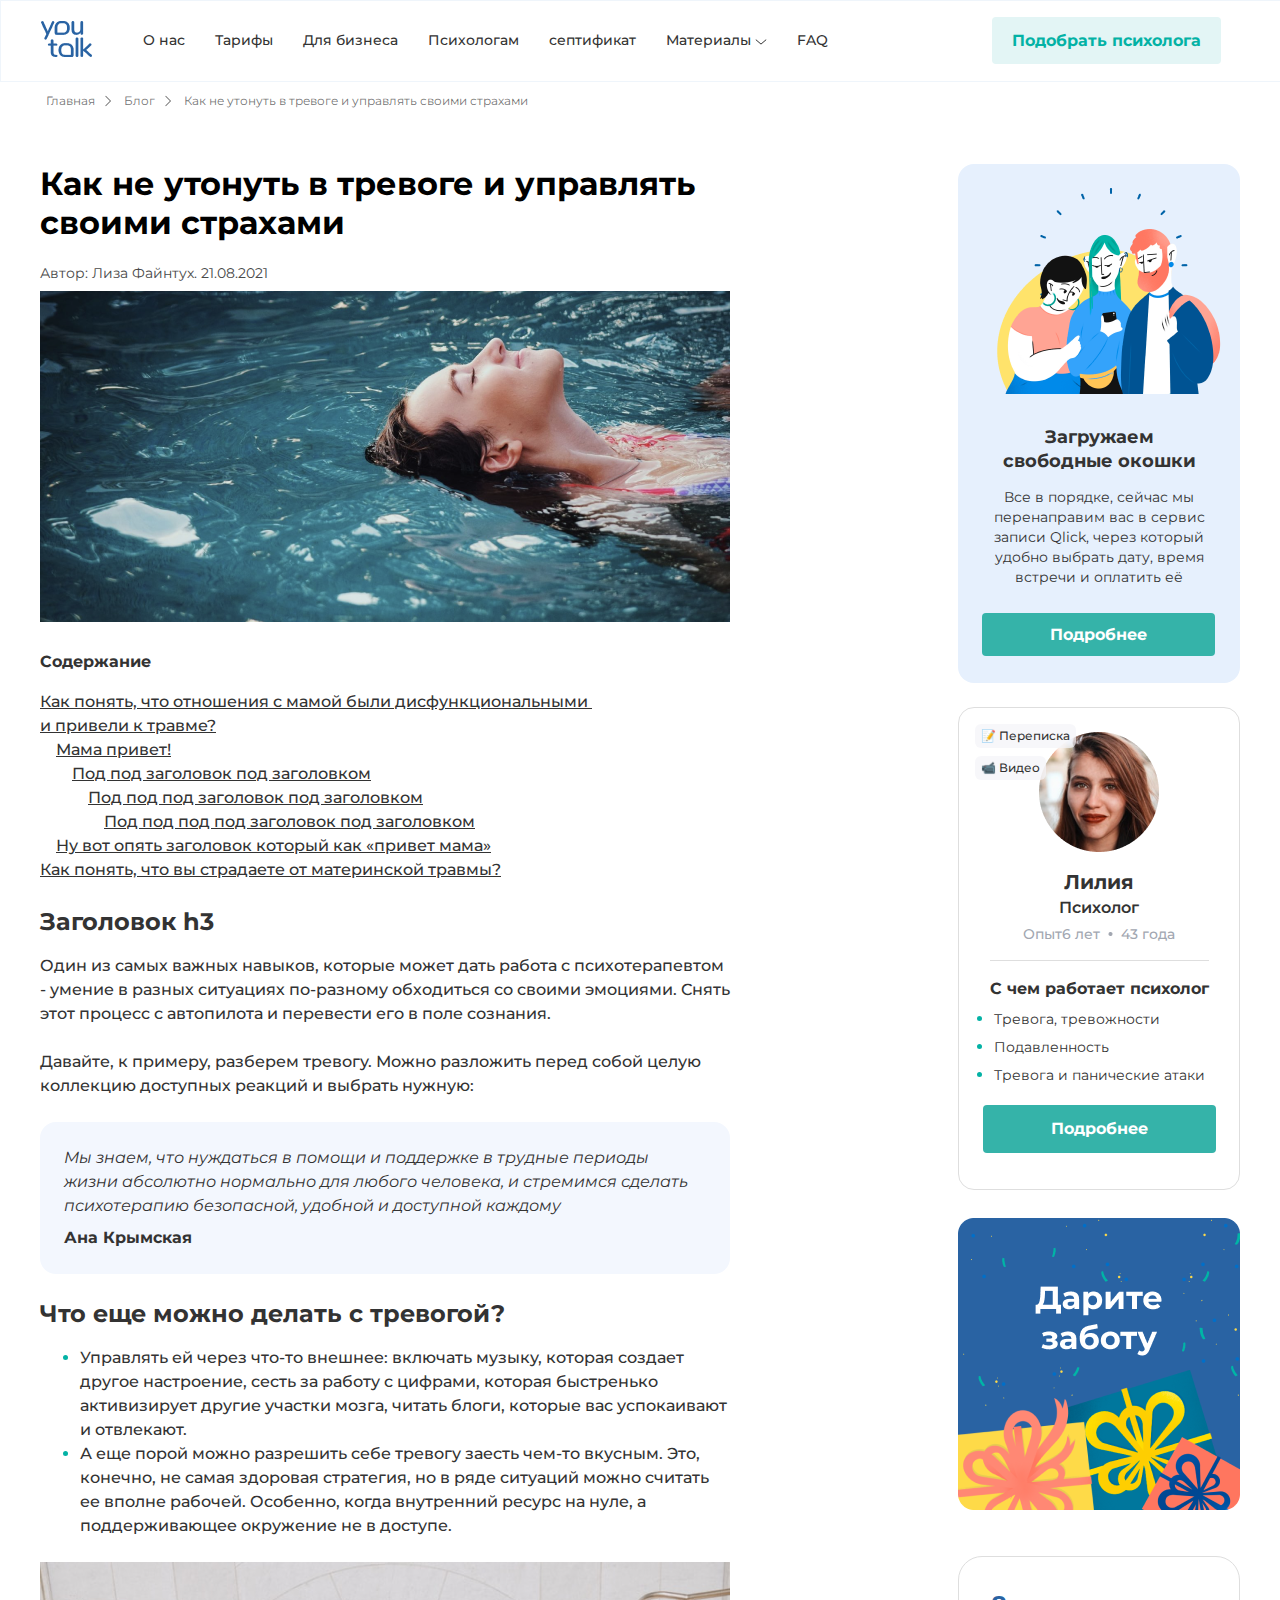
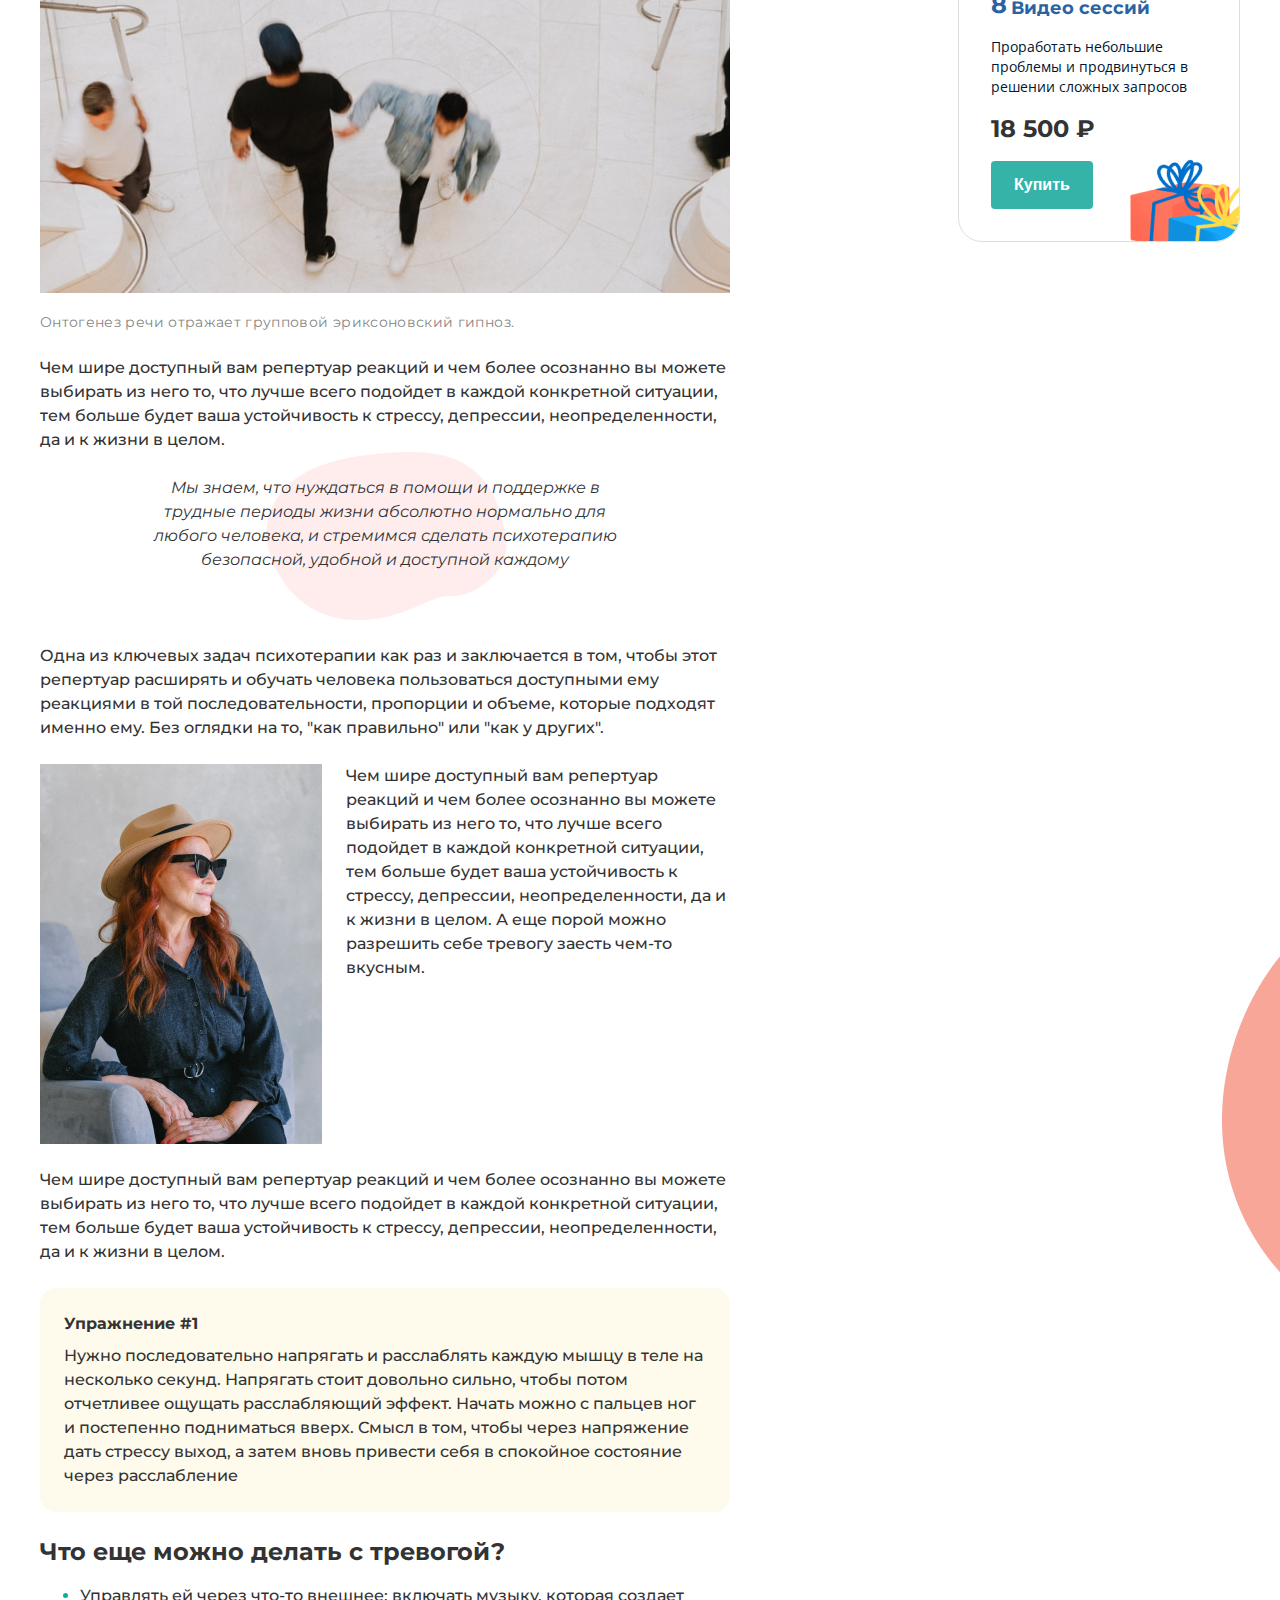
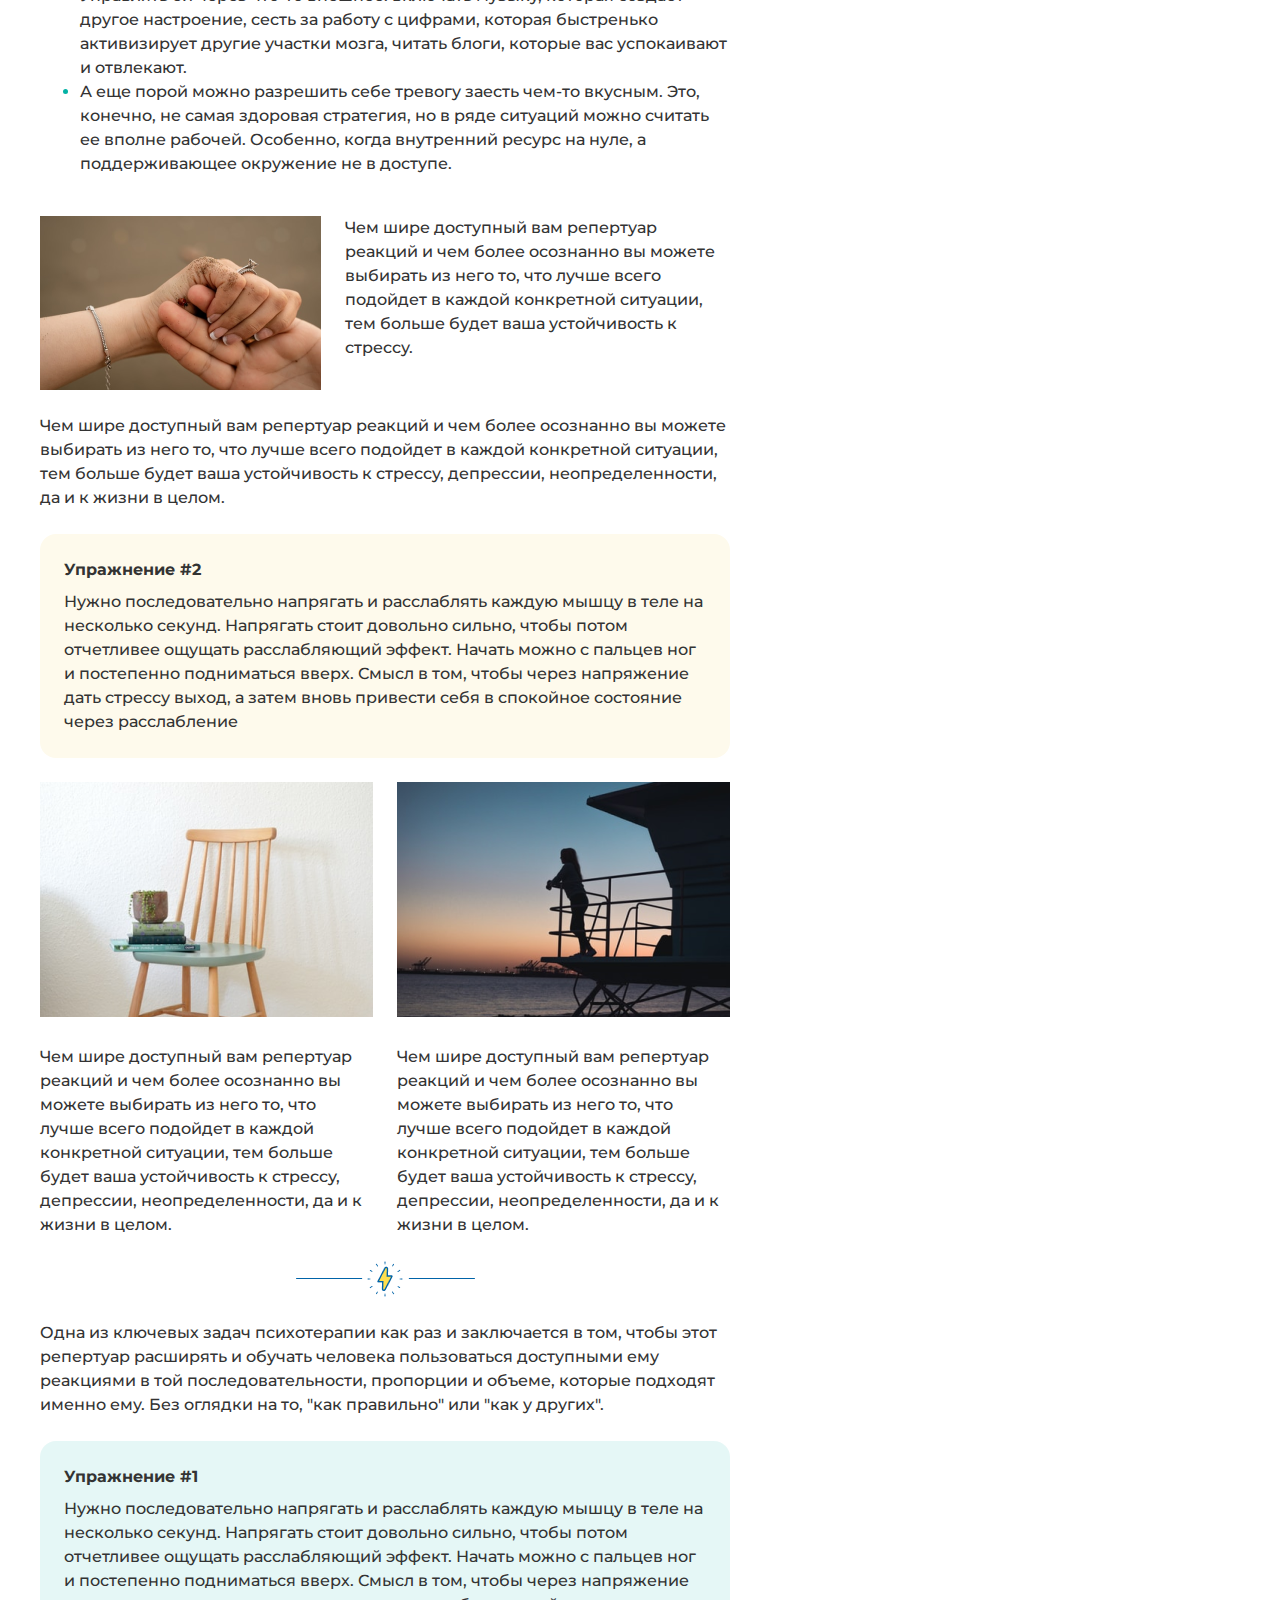
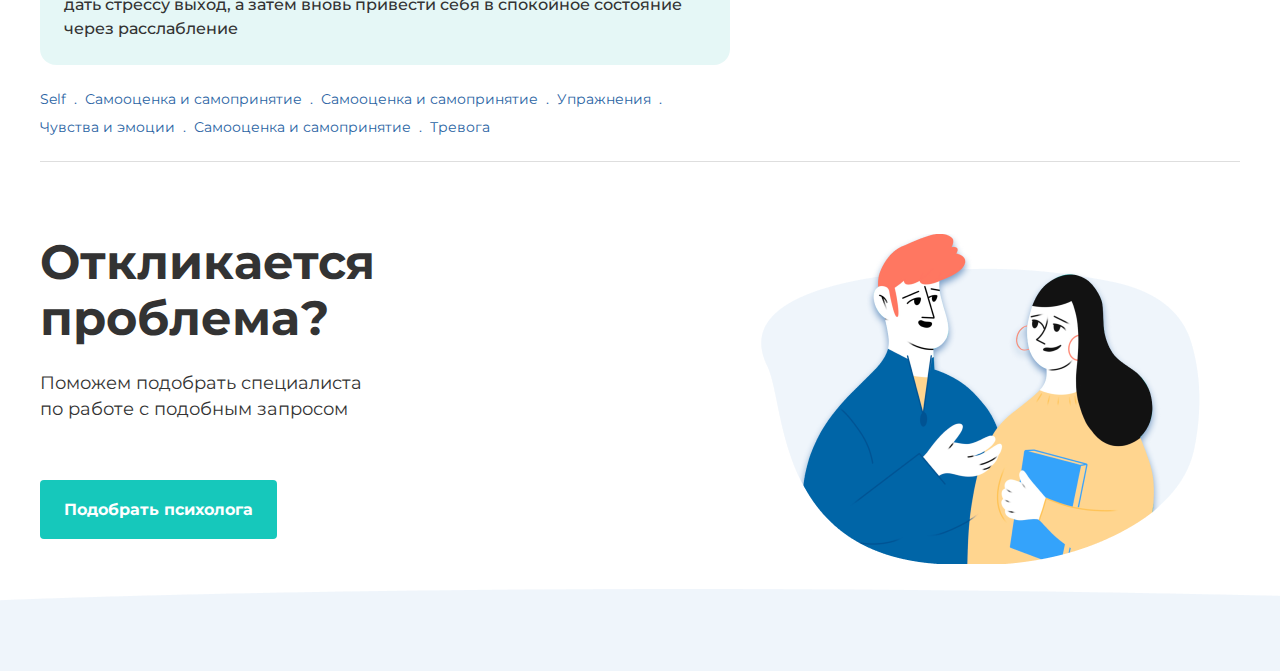
==== article/article1.html @ 2c1c8301 "Skill_youtalk_blog" ====
<!DOCTYPE html>
<html lang="ru">
<head>
    <meta charset="UTF-8">
    <meta http-equiv="X-UA-Compatible" content="IE=edge">
    <meta name="viewport" content="width=device-width, initial-scale=1.0">
    <title>Как не утонуть в тревоге и управлять своими страхами</title>
    <link rel="stylesheet" href="../css/article.css">
    <link rel="preconnect" href="https://fonts.googleapis.com">
    <link rel="preconnect" href="https://fonts.gstatic.com" crossorigin>
    <link href="https://fonts.googleapis.com/css2?family=Montserrat:wght@400;500;600;700&display=swap" rel="stylesheet">
    <link href="https://fonts.googleapis.com/css2?family=Montserrat:ital@1&display=swap" rel="stylesheet">
    <link rel="preconnect" href="https://fonts.googleapis.com">
    <link rel="preconnect" href="https://fonts.gstatic.com" crossorigin>
    <link href="https://fonts.googleapis.com/css2?family=Open+Sans&display=swap" rel="stylesheet">
</head>
<body>
<header>
    <div class="wrapper">
        <div class="head_menu">
            <div class="emblem">
                <a href="#">
                    <img src="../img/emblem/you_talk.png" alt="emblem you talk">
                </a>
            </div>
            <nav>
                <div class="menu">
                    <a href="#">О нас</a>
                    <a href="#">Тарифы</a>
                    <a href="#">Для бизнеса</a>
                    <a href="#">Психологам</a>
                    <a href="#">септификат</a>
                    <a href="#">Материалы <img src="../img/arrow/down.svg" alt="arrow down"></a>
                    <a href="#">FAQ</a>
                </div>
            </nav>
            <div class="button_head">
                <a href="#">Подобрать психолога</a>
            </div>
        </div>
    </div>

</header>
<main>
    <div class="wrapper">
        <article>
            <div class="way">
                <a href="#" class="way_blog">Главная</a>
                <img src="../img/arrow/right.png" alt="arrow right">
                <a href="../index.html" class="way_blog">Блог</a>
                <img src="../img/arrow/right.png" alt="arrow right">
                <p class="way_blog">Как не утонуть в тревоге и управлять своими страхами</p>
            </div>
            <h1>Как не утонуть в тревоге и управлять своими страхами</h1>
            <p class="author">Автор: Лиза Файнтух. 21.08.2021</p>
            <div class="block">
            <img src="../img/article/main_foto/1.png" alt="photo of a girl in the water" class="foto">
            </div>
            <div class="block">
                <h5>Содержание</h5>
                <ul class="content">
                    <li><a href="#">Как понять, что отношения с мамой были дисфункциональными <br>и привели к травме?</a></li>
                    <li>    <a href="#">Мама привет!</a></li>
                    <li>        <a href="#">Под под заголовок под заголовком</a></li>
                    <li>            <a href="#">Под под под заголовок под заголовком</a></li>
                    <li>                <a href="#">Под под под под заголовок под заголовком</a></li>
                    <li>    <a href="#">Ну вот опять заголовок который как «привет мама»</a></li>
                    <li><a href="#">Как понять, что вы страдаете от материнской травмы?</a></li>
                </ul>
            </div>
            <div class="block">
                <h3>Заголовок h3</h3>
                <p>Один из самых важных навыков, которые может дать работа с психотерапевтом - умение в разных ситуациях по-разному обходиться со своими эмоциями.  Снять этот процесс с автопилота и перевести его в поле сознания.<br><br>

                    Давайте, к примеру, разберем тревогу. Можно разложить перед собой целую коллекцию доступных реакций и выбрать нужную:</p>
            </div>
            <div class="cit">
                <p>Мы знаем, что нуждаться в помощи и поддержке в трудные периоды жизни абсолютно нормально для любого человека, и стремимся сделать психотерапию безопасной, удобной и доступной каждому</p>
                <h5>Ана Крымская</h5>
            </div>
            <div class="block">
                <h3>Что еще можно делать с тревогой?</h3>
                <ul>
                    <li><span>Управлять ей через что-то внешнее: включать музыку, которая создает другое настроение, сесть за работу с цифрами, которая быстренько активизирует другие участки мозга, читать блоги, которые вас успокаивают и отвлекают.</span></li>
                    <li><span>А еще порой можно разрешить себе тревогу заесть чем-то вкусным. Это, конечно, не самая здоровая стратегия, но в ряде ситуаций можно считать ее вполне рабочей. Особенно, когда внутренний ресурс на нуле, а поддерживающее окружение не в доступе.</span></li>
                </ul>
            </div>
            <div class="foto block">
            <img src="../img/article/main_foto/2.png" alt="photo from the top on walking people">
                <p>Онтогенез речи отражает групповой эриксоновский гипноз.</p>
            </div>
            <div class="block last">
                <p>Чем шире доступный вам репертуар реакций и чем более осознанно вы можете выбирать из него то, что лучше всего подойдет в каждой конкретной ситуации, тем больше будет ваша устойчивость к стрессу, депрессии, неопределенности, да и к жизни в целом.</p>
                <div class="last_cit">
                    <p>Мы знаем, что нуждаться в помощи и поддержке в трудные периоды жизни абсолютно нормально для любого человека, и стремимся сделать психотерапию безопасной, удобной и доступной каждому</p>
                    <img src="../img/article/fon/pink.png" alt="background pink" class="fon">
                </div>
                <p class="only_text">Одна из ключевых задач психотерапии как раз и заключается в том, чтобы этот репертуар расширять и обучать человека пользоваться доступными ему реакциями в той последовательности, пропорции и объеме, которые подходят именно ему. Без оглядки на то, "как правильно" или "как у других".</p>
                <div class="block colums">
                    <img src="../img/article/main_foto/3.png" alt="photo of a woman in a hat and glasses">
                    <p>Чем шире доступный вам репертуар реакций и чем более осознанно вы можете выбирать из него то, что лучше всего подойдет в каждой конкретной ситуации, тем больше будет ваша устойчивость к стрессу, депрессии, неопределенности, да и к жизни в целом.
                        А еще порой можно разрешить себе тревогу заесть чем-то вкусным. </p>
                </div>
                <p class="only_text">Чем шире доступный вам репертуар реакций и чем более осознанно вы можете выбирать из него то, что лучше всего подойдет в каждой конкретной ситуации, тем больше будет ваша устойчивость к стрессу, депрессии, неопределенности, да и к жизни в целом.</p>
                <div class="block rose">
                    <h5>Упражнение #1</h5>
                    <p>Нужно последовательно напрягать и расслаблять каждую мышцу в теле на несколько секунд. Напрягать стоит довольно сильно, чтобы потом отчетливее ощущать расслабляющий эффект. Начать можно с пальцев ног и постепенно подниматься вверх. Смысл в том, чтобы через напряжение дать стрессу выход, а затем вновь привести себя в спокойное состояние через расслабление</p>
                </div>
                <div class="block">
                    <h3>Что еще можно делать с тревогой?</h3>
                    <ul>
                        <li><span>Управлять ей через что-то внешнее: включать музыку, которая создает другое настроение, сесть за работу с цифрами, которая быстренько активизирует другие участки мозга, читать блоги, которые вас успокаивают и отвлекают.</span></li>
                        <li><span>А еще порой можно разрешить себе тревогу заесть чем-то вкусным. Это, конечно, не самая здоровая стратегия, но в ряде ситуаций можно считать ее вполне рабочей. Особенно, когда внутренний ресурс на нуле, а поддерживающее окружение не в доступе.</span></li>
                    </ul>
                </div>
                <div class="block colums">
                    <img src="../img/article/main_foto/4.png" alt="two hands holding each other">
                    <p>Чем шире доступный вам репертуар реакций и чем более осознанно вы можете выбирать из него то, что лучше всего подойдет в каждой конкретной ситуации, тем больше будет ваша устойчивость к стрессу.</p>
                </div>
                <p class="only_text">Чем шире доступный вам репертуар реакций и чем более осознанно вы можете выбирать из него то, что лучше всего подойдет в каждой конкретной ситуации, тем больше будет ваша устойчивость к стрессу, депрессии, неопределенности, да и к жизни в целом.</p>
                <div class="block rose">
                    <h5>Упражнение #2</h5>
                    <p>Нужно последовательно напрягать и расслаблять каждую мышцу в теле на несколько секунд. Напрягать стоит довольно сильно, чтобы потом отчетливее ощущать расслабляющий эффект. Начать можно с пальцев ног и постепенно подниматься вверх. Смысл в том, чтобы через напряжение дать стрессу выход, а затем вновь привести себя в спокойное состояние через расслабление</p>
                </div>
                <div class="colum2">
                    <div class="colums2_1">
                        <img src="../img/article/main_foto/5.png" alt="chair">
                        <p>Чем шире доступный вам репертуар реакций и чем более осознанно вы можете выбирать из него то, что лучше всего подойдет в каждой конкретной ситуации, тем больше будет ваша устойчивость к стрессу, депрессии, неопределенности, да и к жизни в целом.</p>
                    </div>
                    <div class="colums2_1">
                        <img src="../img/article/main_foto/6.png" alt="landscape">
                        <p>Чем шире доступный вам репертуар реакций и чем более осознанно вы можете выбирать из него то, что лучше всего подойдет в каждой конкретной ситуации, тем больше будет ваша устойчивость к стрессу, депрессии, неопределенности, да и к жизни в целом.</p>
                    </div>
                </div>
                <img src="../img/article/fon/lightning.png" alt="separation" id="separ">
                <p class="only_text">Одна из ключевых задач психотерапии как раз и заключается в том, чтобы этот репертуар расширять и обучать человека пользоваться доступными ему реакциями в той последовательности, пропорции и объеме, которые подходят именно ему. Без оглядки на то, "как правильно" или "как у других".</p>
                <div class="block grey">
                    <h5>Упражнение #1</h5>
                    <p>Нужно последовательно напрягать и расслаблять каждую мышцу в теле на несколько секунд. Напрягать стоит довольно сильно, чтобы потом отчетливее ощущать расслабляющий эффект. Начать можно с пальцев ног и постепенно подниматься вверх. Смысл в том, чтобы через напряжение дать стрессу выход, а затем вновь привести себя в спокойное состояние через расслабление</p>
                </div>
                <ul class="navig">
                    <li><a href="#">Self</a>.</li>
                    <li><a href="#">Самооценка и самопринятие</a>.</li>
                    <li><a href="#">Самооценка и самопринятие</a>.</li>
                    <li><a href="#">Упражнения</a>.</li>
                    <li><a href="#">Чувства и эмоции</a>.</li>
                    <li><a href="#">Самооценка и самопринятие</a>.</li>
                    <li><a href="#">Тревога</a></li>
                </ul>
            </div>
        </article>
        <aside>
            <div class="block_s1" >
                <div class="text_s">
                    <img src="../img/article/fon/people_s.png" alt="picture of people">
                    <p>Загружаем<br> свободные окошки</p>
                    <p>Все в порядке, сейчас мы перенаправим вас в сервис записи Qlick, через который удобно выбрать дату,  время встречи и оплатить её</p>
                    <a href="#" class="detailed">Подробнее</a>
                </div>
            </div>
            <div class="block_s2">
                <a href="#">📝️️ Переписка</a>
                <a href="#">📹️️ Видео</a>
                <img src="../img/article/foto/1.png" alt="photo of a psychologist">
                <p>Лилия</p>
                <p>Психолог</p>
                <div id="experience">
                    <p>Опыт6 лет</p>
                    <img src="../img/emblem/ellipse.png" alt="ellipse">
                    <p>43 года</p>
                </div>
                <h5>С чем работает психолог</h5>
                <ul>
                    <li><span>Тревога, тревожности</span></li>
                    <li><span>Подавленность</span></li>
                    <li><span>Тревога и панические атаки</span></li>
                </ul>
                    <a href="#" class="detailed">Подробнее</a>
            </div>
            <div class="block_s3">
                <img src="../img/article/fon/gift.png" alt="gift">
            </div>
            <div class="block_s4">

                <div class="hea">
                    <h3>8</h3>
                    <h4>Видео сессий</h4>
                </div>
                <p>Проработать небольшие проблемы и продвинуться в решении сложных запросов</p>
                <p>18 500 ₽ </p>
                <button>Купить</button>

            </div>
        </aside>
    </div>
    <img src="../img/article/fon/pink2.png" alt="orang dekor" id="orange2">
</main>
<footer>
    <img src="../img/article/fon/pink3.png" alt="orange figure" id="orange3">
    <div class="wrapper">
        <div class="foot">
            <h1>Откликается
                проблема?</h1>
            <p>Поможем подобрать специалиста по работе с подобным запросом</p>
            <div>
            <a href="#" class="fott_butt">Подобрать психолога</a>
            </div>
        </div>
        <img src="../img/article/fon/people_f.png" alt="communication between women and men">
    </div>
    <img src="../img/article/fon/footer_grad.png" alt="liner gradient" id="grad">

</footer>
</body>
</html>
---- css/article.css ----
body {
    margin: 0;
    font-family: 'Montserrat', sans-serif;
    font-style: normal;
}
/* header */
header {
    border: 1px solid #EFF5FB;
    background: #FFFFFF;
    margin-bottom: 16px;
    position: fixed;
    top: 0;
    width: 100%;
    z-index: 1;
}
.wrapper {
    display: flex;
    justify-content: space-between;
    max-width: 1200px;
    margin: 0 auto;
}
.head_menu {
    display: flex;
    flex-wrap: wrap;
    align-items: center;
    padding: 20px 0;
}
.menu a {
    margin-left: 0;
    margin-right: 30px;

    font-weight: 500;
    font-size: 14px;
    line-height: 114%;
    color: #333333;

    text-decoration: none;
}
.menu a:hover, .menu a:focus, .menu a:active {
    opacity: 70%;
}
.menu a:last-child {
    margin-right: 164px;
}
.emblem {
    margin-right: 51px;
}
.menu {
    display: flex;
    flex-wrap: wrap;
}
.button_head a {
    font-weight: 700;
    font-size: 16px;
    line-height: 20px;
    color: #03B2A5;

    padding: 14px 20px;
    background: #E3F5F5;
    border-radius: 4px;
    text-decoration: none;
}
.button_head a:hover, .button_head a:focus, .button_head a:active {
    color: #333333;
    background: #2963A3;
}
/* header */
main {
    position: relative;
}
#orange2 {
    position: absolute;
    top: 2480px;
    left: 1222px;
    z-index: -1;
}
article {
    max-width: 690px;
}
aside {
    max-width: 282px;
}
.way {
    display: flex;
    align-items: center;
    margin-left: 6px;
    margin-top: 92px;
    margin-bottom: 54px;

}
.way_blog {
    margin: 0;
    text-decoration: none;

    font-weight: 400;
    font-size: 12px;
    line-height: 18px;
    color: rgba(51, 51, 51, 0.7);

}
.way img {
    margin-left: 10px;
    margin-right: 13px;
}
.main_wrapper h1 {
    margin: 0;
    font-weight: 700;
    font-size: 48px;
    line-height: 56px;
    color: #333333;
}
.author {
    margin: 16px 0 8px 0;
    font-weight: 400;
    font-size: 14px;
    line-height: 20px;

    color: #494949;
}
.block {
margin-bottom: 24px;
}
.block li {
    color: #03B2A5;;
}
.block li span {
    font-weight: 500;
    font-size: 16px;
    line-height: 24px;

    color: #333333;
}
.block h5 {
    margin: 0 0 16px 0;
     font-weight: 700;
     font-size: 16px;
     line-height: 24px;

     color: #333333;
}
.block a {
    margin-bottom: 8px;
    font-weight: 500;
    font-size: 16px;
    line-height: 24px;

    color: #333333;
}
.block p {
    margin: 0;
}
.content {
    padding: 0;
}
.content li {
    white-space: pre;
    list-style-type: none;
}
.block h3 {
    margin: 0 0 16px 0;
    font-weight: 700;
    font-size: 24px;
    line-height: 32px;

    color: #333333;
}
.block p {
    font-weight: 500;
    font-size: 16px;
    line-height: 24px;

    color: #333333;
}
.cit {
    padding: 24px;
    background: #F3F7FE;
    border-radius: 16px;
    margin-bottom: 24px;
    margin-top: 16px;
}
.cit p {
    margin: 0 0 8px 0;
    font-style: italic;
    font-weight: 400;
    font-size: 16px;
    line-height: 24px;

    color: #333333;
}
.cit h5 {
    margin: 0;
    font-weight: 700;
    font-size: 16px;
    line-height: 24px;

    color: #333333;
}
.foto p {
    margin-top: 16px;
    font-weight: 400;
    font-size: 14px;
    line-height: 130%;

    letter-spacing: 0.025em;

    color: #868686;
}
.last {
    display: flex;
    flex-direction: column;
}
.last h5 {
    margin-bottom: 8px;
}
.last_cit {
    margin-bottom: 24px;
    position: relative;
    display: flex;
    justify-content: center;
    text-align: center;
}
.last_cit p {
    max-width: 485px;
    margin: 24px 0 48px 0;
    font-style: italic;
    font-weight: 400;
    font-size: 16px;
    line-height: 24px;

    color: #333333;
}
.last_cit img {
    position: absolute;
    left: 226px;
    z-index: -1;
}
.last .only_text {
    margin: 0 0 24px 0;
}
.colums {
    display: flex;
}
.colums img {
    margin-right: 24px;
}
.colum2 {
    display: flex;
    justify-content: space-between;
    /*margin-bottom: 24px;*/
}
.colums2_1 {
    display: block;
    max-width: 333px;
}
.colums2_1 img {
    margin-bottom: 24px;
}
.rose {
    padding: 24px;
    background: #FEFAEC;
    border-radius: 16px;
}
.rose h5 {
    margin-bottom: 8px;
}
#separ {
    max-width: 179px;
    margin: 24px auto;
}
.grey {
    padding: 24px;
    background: rgba(3, 178, 165, 0.1);
    border-radius: 16px;
}
.navig {
    margin: 0;
    padding: 0;
    display: flex;
    flex-wrap: wrap;
    gap: 8px;
}
.navig li {
    display: flex;
    justify-items: center;
    list-style-type: none;

    font-weight: 400;
    font-size: 14px;
    line-height: 20px;

    color: #2963A3;

}
.navig li a {
    margin-bottom: 0;
    margin-right: 8px;
    text-decoration: none;

    font-weight: 400;
    font-size: 14px;
    line-height: 20px;

    color: #2963A3;
}
.navig li a:hover, .navig li a:focus, .navig li a:active {
    background: #333333;
    color: white;
}
/* aside */
aside {
    width: 282px;
}
.block_s1 {
    margin-top: 164px;
    margin-bottom: 24px;
    display: flex;
    flex-direction: column;
    justify-items: center;
    background: #E6F0FD;
    padding: 24px 24px 36px 24px;
    border-radius: 16px;
}
.text_s {
    margin: 0;
}
.text_s p:first-of-type {
    margin: 27px 0 11px 0;
    font-weight: 700;
    font-size: 18px;
    line-height: 24px;

    text-align: center;

    color: #333333;
}
.text_s p:last-of-type {
    margin-bottom: 36px;
    font-weight: 400;
    font-size: 14px;
    line-height: 20px;

    text-align: center;

    color: #333333;
}
.detailed {

    padding: 12px 68px;
    margin-bottom: 12px;
    background: #35B3A9;
    border-radius: 4px;

    font-weight: 700;
    font-size: 16px;
    line-height: 24px;
    text-decoration: none;

    /*text-align: center;*/

    color: #FFFFFF;
}
.detailed:hover, .detailed:focus, .detailed:active {
    color: #333333;
    background: #2963A3;
}
.block_s2 {
    position: relative;
    display: flex;
    flex-direction: column;
    align-items: center;
    padding: 24px;
    margin-bottom: 28px;

    background: #FFFFFF;
    border: 1px solid #DEDEDE;
    border-radius: 16px;
}
.block_s2 a:nth-of-type(-n+2) {
    margin: 0;
    padding: 3px 6px;
    font-weight: 500;
    font-size: 12px;
    line-height: 18px;
    text-decoration: none;

    color: #333333;
    background: rgba(243, 244, 248, 0.7);
    border-radius: 6px;
}
.block_s2 a:first-of-type {
    position: absolute;
    top: 16px;
    left: 16px;
}
.block_s2 a:nth-of-type(2) {
    position: absolute;
    top: 48px;
    left: 16px;
}
.block_s2 p {
    margin: 0;
}
.block_s2 p:first-of-type {
    margin-top: 16px;
    font-weight: 700;
    font-size: 20px;
    line-height: 28px;

    /*text-align: center;*/

    color: #333333;
}
.block_s2 p:nth-of-type(2) {
    margin-bottom: 4px;
    font-weight: 600;
    font-size: 16px;
    line-height: 24px;

/*    text-align: center;*/

    color: #333333;
}
#experience {
    display: flex;
    flex-direction: row;
    justify-content: center;
    align-items: center;
    gap: 8px;
    margin-bottom: 16px;

}
#experience p {
    margin: 0;
    font-weight: 500;
    font-size: 14px;
    line-height: 20px;

    color: #A2A7B1;
}
.block_s2 h5 {
    margin: 0 0 8px 0;
    padding-top: 16px;
    border-top: 1px solid #DEDEDE;
    font-weight: 700;
    font-size: 16px;
    line-height: 24px;

    color: #333333;
}
.block_s2 ul {
    margin: 0;
    padding: 0;
    color: #03B2A5;
}
.block_s2 li span {

    font-weight: 400;
    font-size: 14px;
    line-height: 20px;
    color: #333333;
}
.block_s2 li {
    margin-bottom: 8px;
}
.block_s2 li:last-of-type {
    margin-bottom: 20px;
}
.block_s2 .detailed {
   /* margin-bottom: 12px;*/
}
.block_s3 {
    margin-bottom: 42px;
}
.block_s4 {
    background: #FFFFFF;
    border: 1px solid #DEDEDE;
    border-radius: 24px;
    padding: 32px;
    background-image: url("../img/article/fon/gift2.png");
    background-position: bottom right, 0 0;
}
.hea {
    display: flex;
    align-items: flex-end;
    margin-bottom: 16px;
}
.hea h3 {
    margin: 0 4px 0 0;
    font-weight: 700;
    font-size: 24px;
    line-height: 32px;

    color: #2963A3;
}
.hea h4 {
    margin: 0;

    font-weight: 700;
    font-size: 18px;
    line-height: 26px;

    color: #2963A3;
}
.block_s4 p:first-of-type {
    margin: 0;
    font-family: 'Open Sans', sans-serif;
    font-style: normal;
    font-weight: 400;
    font-size: 14px;
    line-height: 20px;

    color: #011632;

}
.block_s4 p:last-of-type {
    margin: 16px 0;
    font-weight: 700;
    font-size: 24px;
    line-height: 32px;

    color: #333333;
}
.block_s4 button {
    padding: 12px 23px;
    background: #35B3A9;
    border-radius: 4px;
    border: none;

    font-weight: 700;
    font-size: 16px;
    line-height: 24px;

    text-align: center;

    color: #FFFFFF;

    cursor: pointer;
}
.block_s4 button:hover, .block_s4 button:focus, .block_s4 button:active {
    color: #333333;
    background: #2963A3;
}
/* /aside */
/* /main */
/* footer*/
footer {
    position: relative;
    width: 100%;
}
footer .wrapper {
    display: flex;
    border-top: 1px solid #DEDEDE;
}
.foot {
    margin: 72px 303px 76px 0;
    display: flex;
    flex-direction: column;
    flex-wrap: wrap;
    justify-content: flex-start;
    max-width: 250px;
}
.foot h1 {
    margin: 0;
    font-weight: 700;
    font-size: 48px;
    line-height: 56px;

    color: #333333;
}
.foot p {
    margin: 24px 0 52px 0;
    font-weight: 400;
    font-size: 18px;
    line-height: 26px;

    color: #333333;
}
.fott_butt {
    padding: 20px 24px;
    font-weight: 700;
    font-size: 16px;
    line-height: 20px;
    text-decoration: none;

    color: #FFFFFF;
    background: #16C8BB;
    border-radius: 4px;
}
.fott_butt:hover, .fott_butt:focus, .fott_butt:active {
    color: #333333;
    background: #2963A3;
}
footer .wrapper img {
    max-height: 330px;
    margin-top: 72px;
}
#grad {
    position: absolute;
    left: 0;
    top: 428px;
}
#orange3 {
    position: absolute;
    left: 1367px;
    top: 72px;
}
/* /footer */
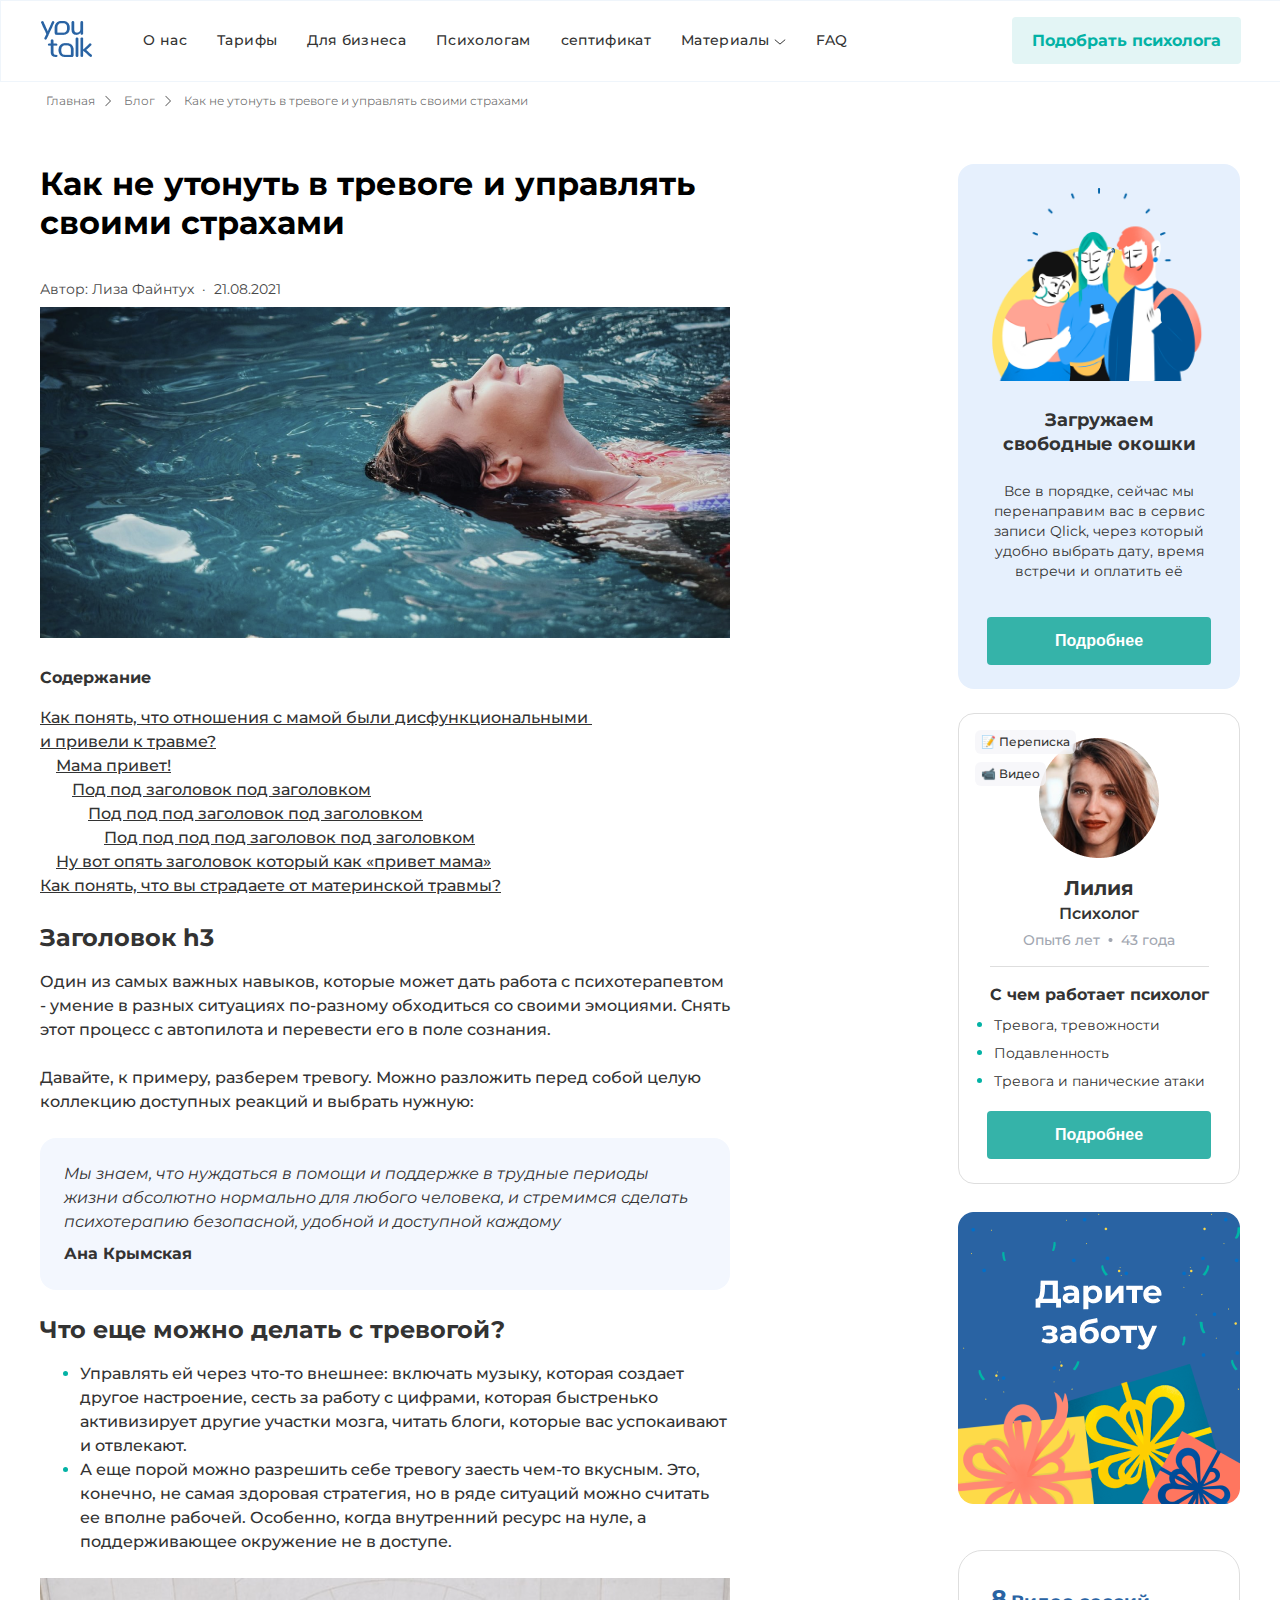
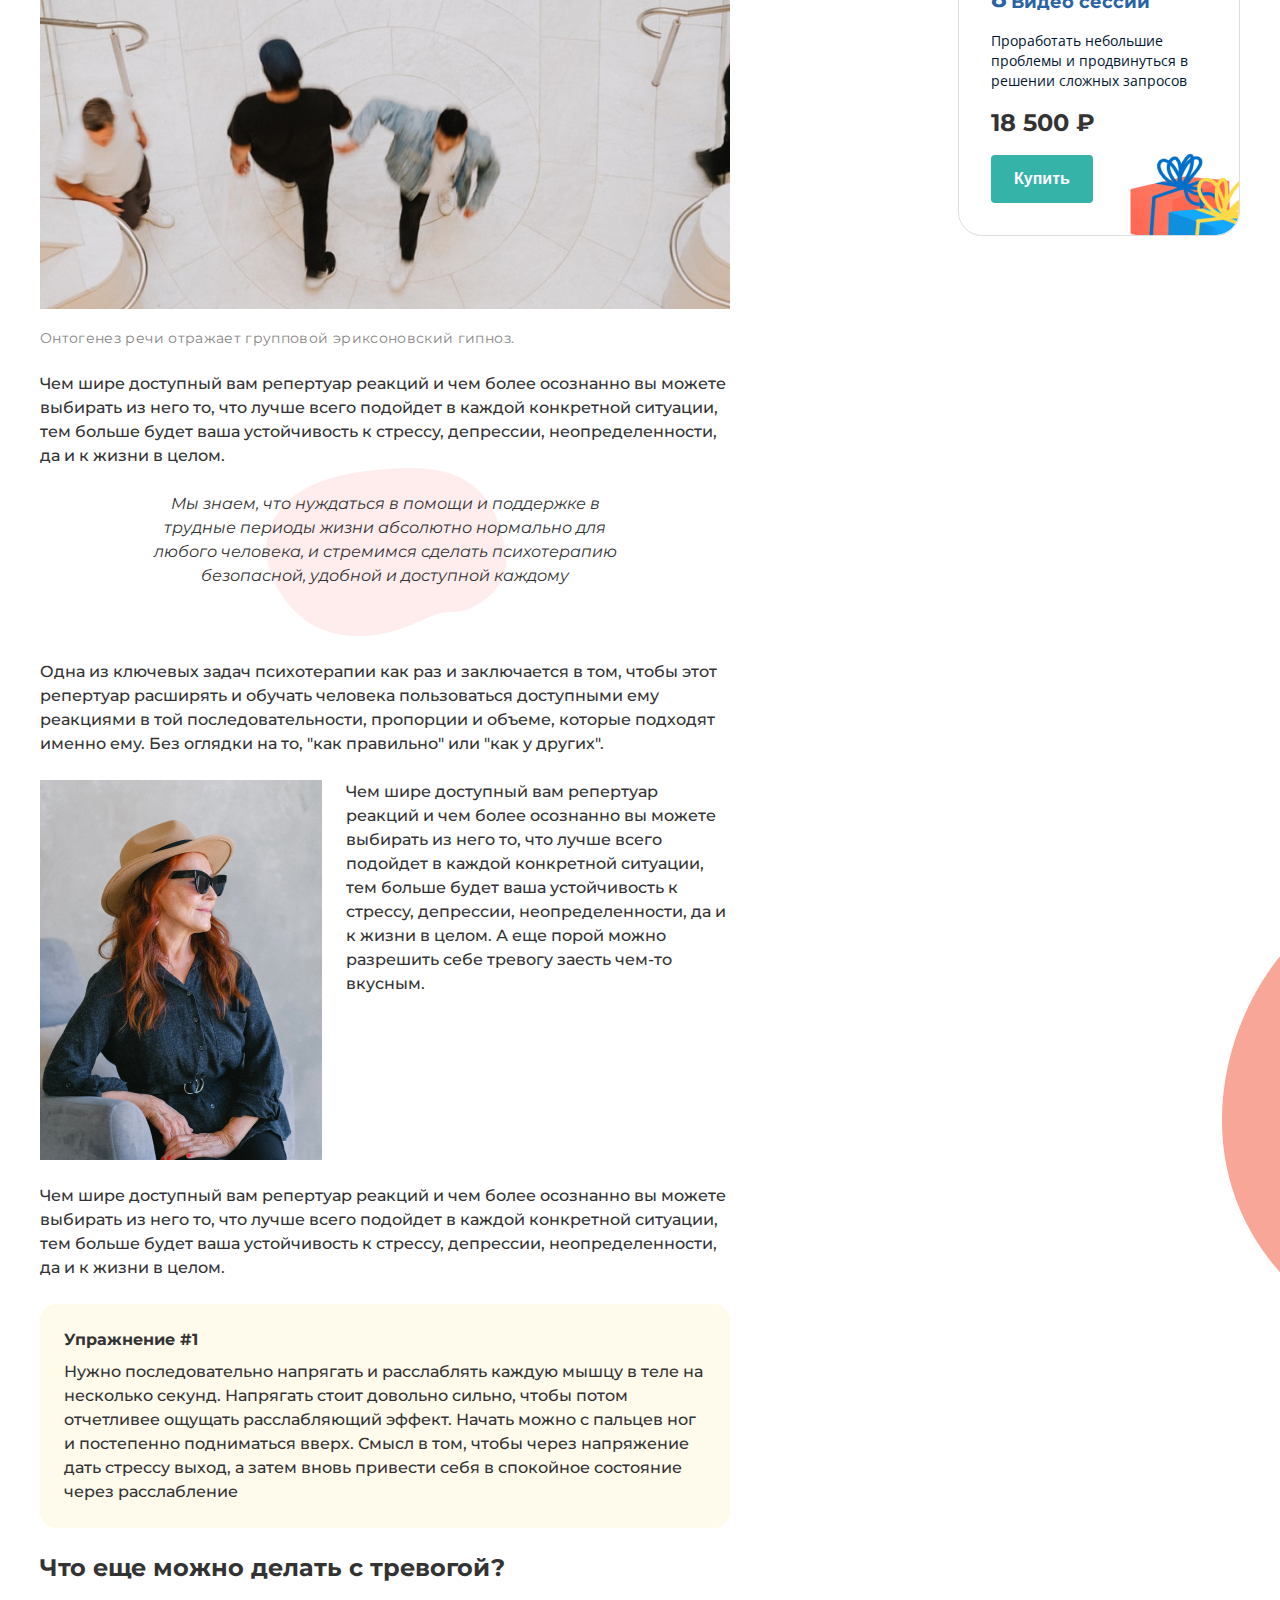
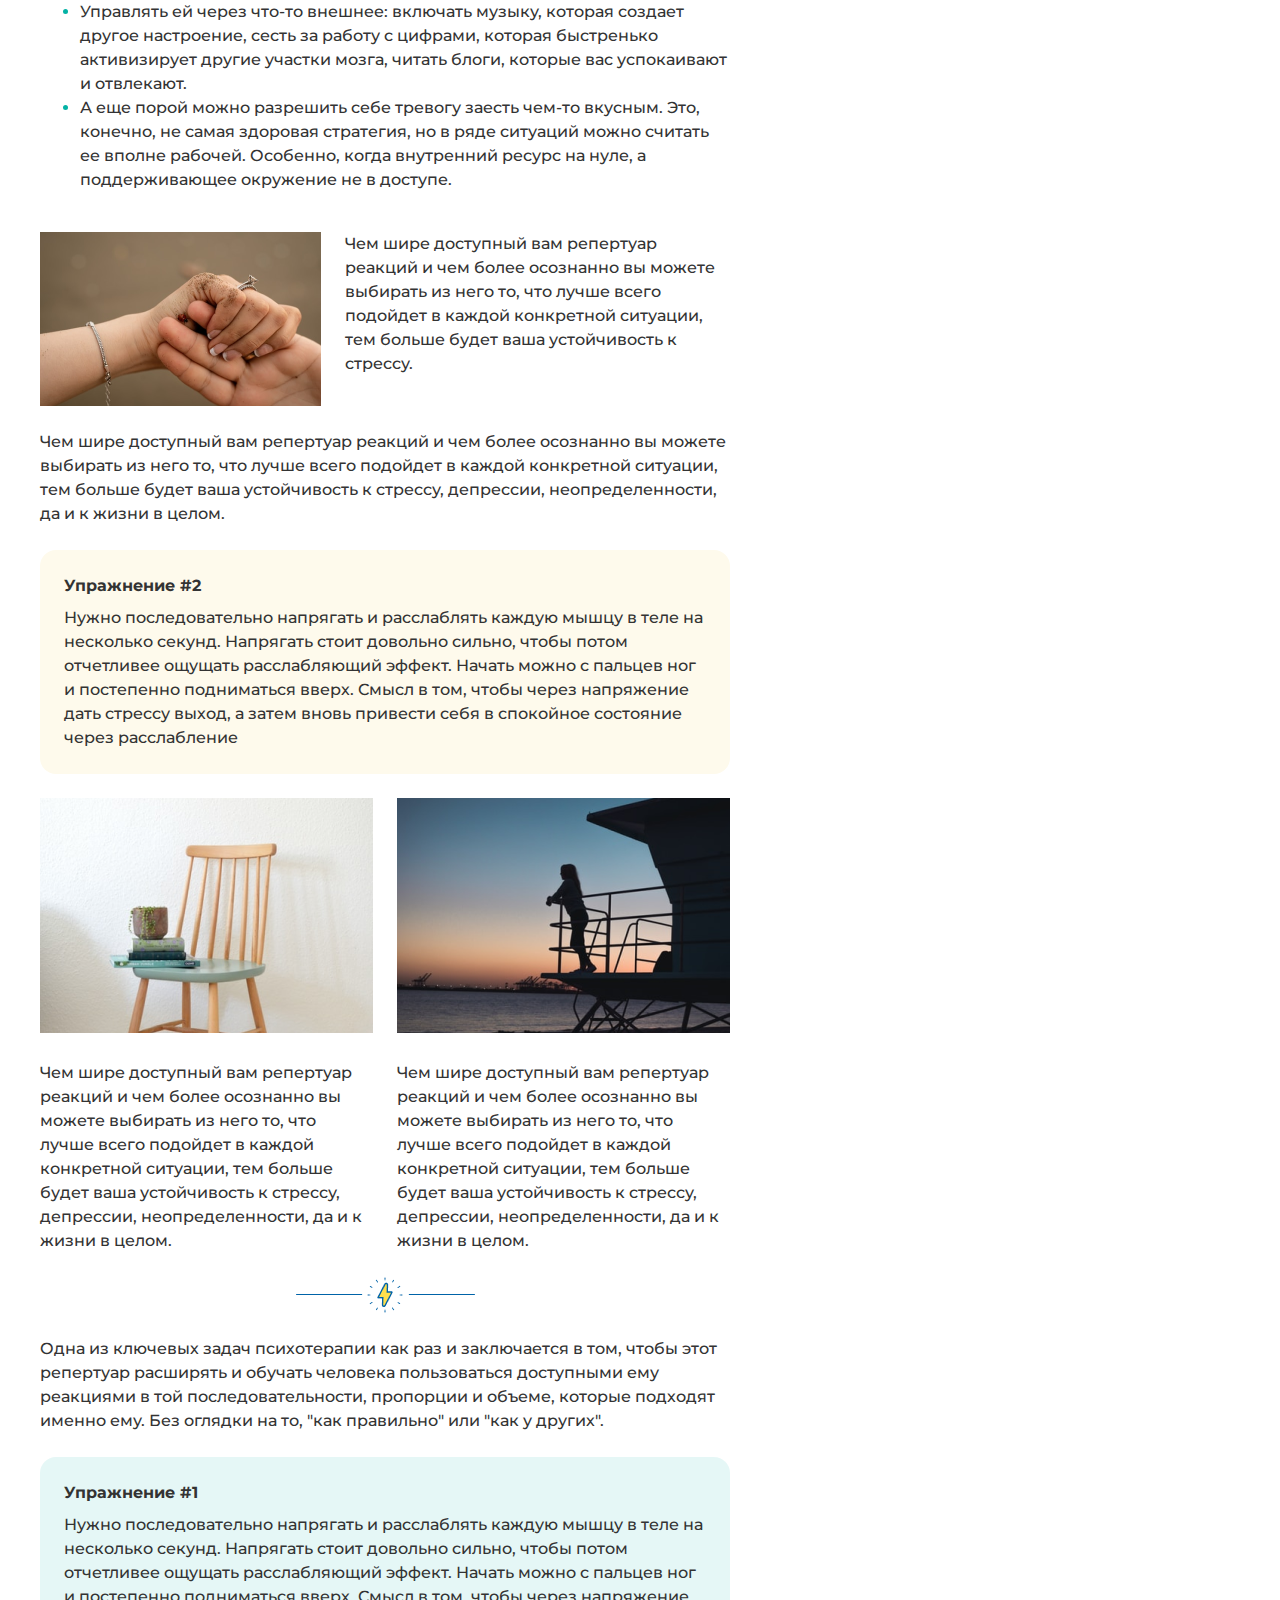
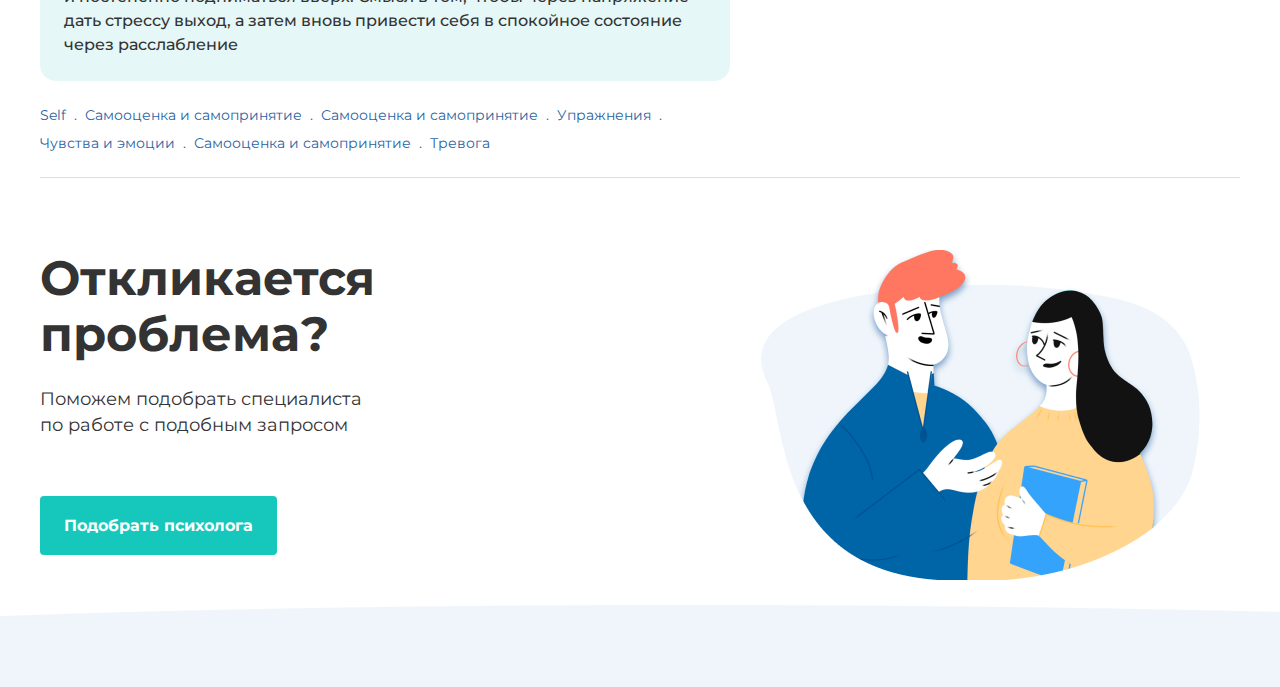
==== commit b7308576: "adapting to 1024px resolution" ====
--- a/article/article1.html
+++ b/article/article1.html
@@ -52,7 +52,13 @@
                 <p class="way_blog">Как не утонуть в тревоге и управлять своими страхами</p>
             </div>
             <h1>Как не утонуть в тревоге и управлять своими страхами</h1>
-            <p class="author">Автор: Лиза Файнтух. 21.08.2021</p>
+            <div class="author">
+            <p>Автор: Лиза Файнтух </p>
+            <p>·</p>
+            <p>21.08.2021</p>
+            <p>·</p>
+            <p>Self</p>
+            </div>
             <div class="block">
             <img src="../img/article/main_foto/1.png" alt="photo of a girl in the water" class="foto">
             </div>
@@ -86,7 +92,7 @@
                 </ul>
             </div>
             <div class="foto block">
-            <img src="../img/article/main_foto/2.png" alt="photo from the top on walking people">
+            <img src="../img/article/main_foto/2.png" alt="photo from the top on walking people" class="foto">
                 <p>Онтогенез речи отражает групповой эриксоновский гипноз.</p>
             </div>
             <div class="block last">
@@ -155,7 +161,7 @@
                     <img src="../img/article/fon/people_s.png" alt="picture of people">
                     <p>Загружаем<br> свободные окошки</p>
                     <p>Все в порядке, сейчас мы перенаправим вас в сервис записи Qlick, через который удобно выбрать дату,  время встречи и оплатить её</p>
-                    <a href="#" class="detailed">Подробнее</a>
+                    <button class="detailed">Подробнее</button>
                 </div>
             </div>
             <div class="block_s2">
@@ -175,7 +181,7 @@
                     <li><span>Подавленность</span></li>
                     <li><span>Тревога и панические атаки</span></li>
                 </ul>
-                    <a href="#" class="detailed">Подробнее</a>
+                <button class="detailed">Подробнее</button>
             </div>
             <div class="block_s3">
                 <img src="../img/article/fon/gift.png" alt="gift">
--- a/css/article.css
+++ b/css/article.css
@@ -5,12 +5,13 @@
 }
 /* header */
 header {
+    display: flex;
     border: 1px solid #EFF5FB;
     background: #FFFFFF;
     margin-bottom: 16px;
     position: fixed;
     top: 0;
-    width: 100%;
+    width: 100vw;
     z-index: 1;
 }
 .wrapper {
@@ -19,9 +20,14 @@
     max-width: 1200px;
     margin: 0 auto;
 }
+@media screen and (max-width: 1024px) {
+    .wrapper {
+        max-width: 960px;
+    }
+}
 .head_menu {
     display: flex;
-    flex-wrap: wrap;
+    /*flex-wrap: wrap;*/
     align-items: center;
     padding: 20px 0;
 }
@@ -32,9 +38,15 @@
     font-weight: 500;
     font-size: 14px;
     line-height: 114%;
+    letter-spacing: 0.025em;
     color: #333333;
 
     text-decoration: none;
+}
+@media screen and (max-width: 1024px) {
+    .menu a {
+        margin-right: 16px;
+    }
 }
 .menu a:hover, .menu a:focus, .menu a:active {
     opacity: 70%;
@@ -42,8 +54,18 @@
 .menu a:last-child {
     margin-right: 164px;
 }
+@media screen and (max-width: 1024px) {
+    .menu a:last-child {
+        margin-right: 20px;
+    }
+}
 .emblem {
     margin-right: 51px;
+}
+@media screen and (max-width: 1024px) {
+    .emblem {
+        margin-right: 32px;
+    }
 }
 .menu {
     display: flex;
@@ -60,6 +82,7 @@
     border-radius: 4px;
     text-decoration: none;
 }
+
 .button_head a:hover, .button_head a:focus, .button_head a:active {
     color: #333333;
     background: #2963A3;
@@ -77,9 +100,12 @@
 article {
     max-width: 690px;
 }
-aside {
-    max-width: 282px;
-}
+@media screen and (max-width: 1024px) {
+    article {
+        max-width: 714px;
+    }
+}
+
 .way {
     display: flex;
     align-items: center;
@@ -110,18 +136,34 @@
     color: #333333;
 }
 .author {
+    display: flex;
+    flex-direction: row;
+    gap: 8px;
+}
+.author p {
     margin: 16px 0 8px 0;
     font-weight: 400;
     font-size: 14px;
     line-height: 20px;
 
     color: #494949;
+}
+.author p:last-of-type {
+    color: #2963A3;
+}
+.author p:nth-last-of-type(-n+2) {
+    display: none;
+}
+@media screen and (max-width: 1024px) {
+    .author p:nth-last-of-type(-n+2) {
+        display: initial;
+    }
 }
 .block {
 margin-bottom: 24px;
 }
 .block li {
-    color: #03B2A5;;
+    color: #03B2A5;
 }
 .block li span {
     font-weight: 500;
@@ -152,9 +194,24 @@
 .content {
     padding: 0;
 }
+@media screen and (max-width: 1024px) {
+    .content {
+        padding-left: 32px;
+    }
+}
 .content li {
     white-space: pre;
     list-style-type: none;
+}
+@media screen and (max-width: 1024px) {
+    .content li:nth-of-type(n+2):nth-of-type(-n+6) {
+        display: none;
+    }
+    .content li {
+        list-style-type: initial;
+        color: #03B2A5;
+    }
+
 }
 .block h3 {
     margin: 0 0 16px 0;
@@ -195,6 +252,14 @@
 
     color: #333333;
 }
+/*.foto {
+    min-width: 690px;
+}*/
+@media screen and (max-width: 1024px) {
+    .foto {
+        min-width: 714px;
+    }
+}
 .foto p {
     margin-top: 16px;
     font-weight: 400;
@@ -255,6 +320,11 @@
 .colums2_1 img {
     margin-bottom: 24px;
 }
+@media screen and (max-width: 1024px) {
+    .colums2_1 img {
+        width: 345px;
+    }
+}
 .rose {
     padding: 24px;
     background: #FEFAEC;
@@ -272,6 +342,11 @@
     background: rgba(3, 178, 165, 0.1);
     border-radius: 16px;
 }
+@media screen and (max-width: 1024px) {
+    .last .grey {
+        margin-bottom: 242px;
+    }
+}
 .navig {
     margin: 0;
     padding: 0;
@@ -306,10 +381,20 @@
     background: #333333;
     color: white;
 }
+@media screen and (max-width: 1024px) {
+    .navig {
+        display: none;
+    }
+}
 /* aside */
 aside {
     width: 282px;
 }
+@media screen and (max-width: 1024px) {
+    aside {
+        max-width: 222px;
+    }
+}
 .block_s1 {
     margin-top: 164px;
     margin-bottom: 24px;
@@ -317,11 +402,17 @@
     flex-direction: column;
     justify-items: center;
     background: #E6F0FD;
-    padding: 24px 24px 36px 24px;
+    padding: 24px 20px;
     border-radius: 16px;
 }
 .text_s {
-    margin: 0;
+    display: flex;
+    flex-direction: column;
+    margin: 0;
+}
+.text_s img {
+    min-width: 181px;
+    min-height: 181px;
 }
 .text_s p:first-of-type {
     margin: 27px 0 11px 0;
@@ -346,18 +437,24 @@
 .detailed {
 
     padding: 12px 68px;
-    margin-bottom: 12px;
+    margin: 0 auto;
     background: #35B3A9;
     border-radius: 4px;
+    border: none;
 
     font-weight: 700;
     font-size: 16px;
     line-height: 24px;
     text-decoration: none;
 
-    /*text-align: center;*/
+    text-align: center;
 
     color: #FFFFFF;
+}
+@media screen and (max-width: 1024px) {
+    .detailed {
+        padding: 12px 41.5px;
+    }
 }
 .detailed:hover, .detailed:focus, .detailed:active {
     color: #333333;
@@ -470,6 +567,15 @@
 }
 .block_s3 {
     margin-bottom: 42px;
+}
+@media screen and (max-width: 1024px) {
+    .block_s3 {
+        margin-bottom: 24px;
+    }
+    .block_s3 img {
+        max-width: 222px;
+        min-height: 292px;
+    }
 }
 .block_s4 {
     background: #FFFFFF;
@@ -477,6 +583,7 @@
     border-radius: 24px;
     padding: 32px;
     background-image: url("../img/article/fon/gift2.png");
+    background-repeat: no-repeat;
     background-position: bottom right, 0 0;
 }
 .hea {
@@ -547,6 +654,11 @@
     position: relative;
     width: 100%;
 }
+@media screen and (max-width: 1024px) {
+    footer {
+        display: none;
+    }
+}
 footer .wrapper {
     display: flex;
     border-top: 1px solid #DEDEDE;
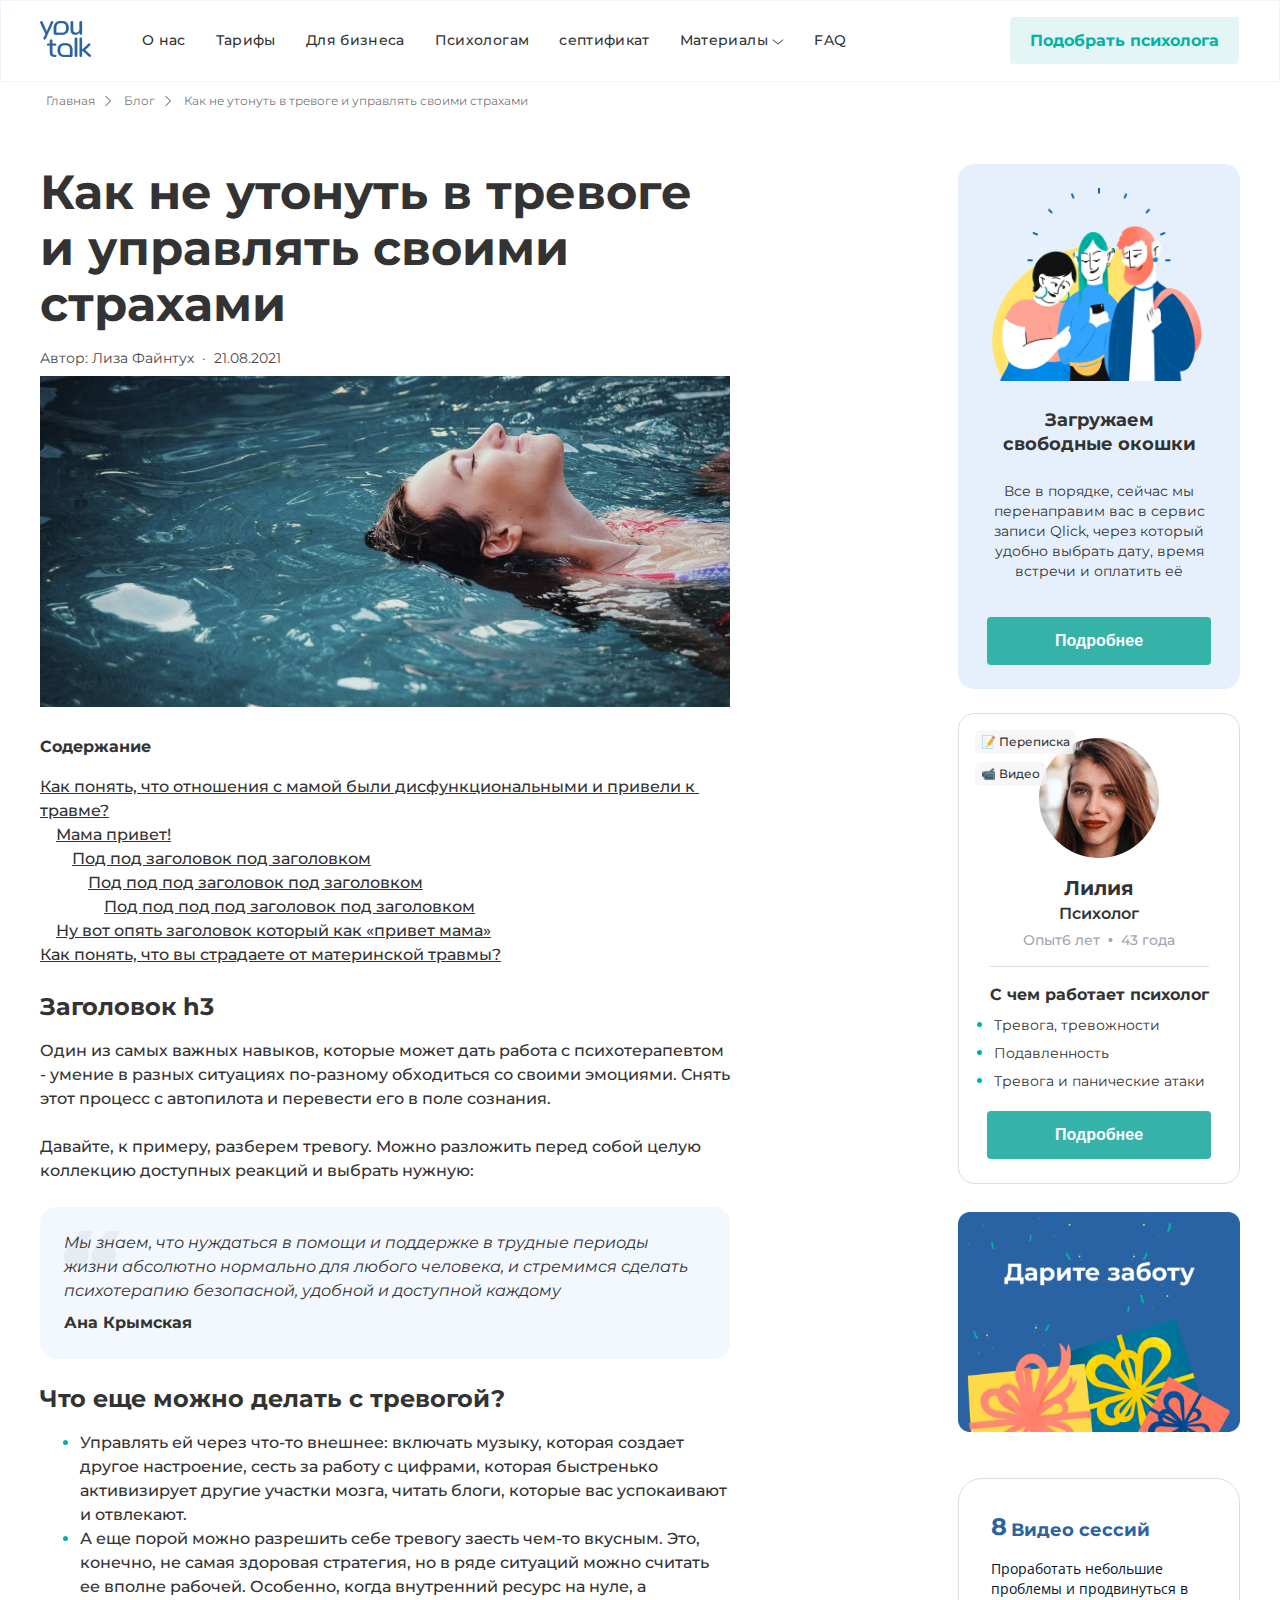
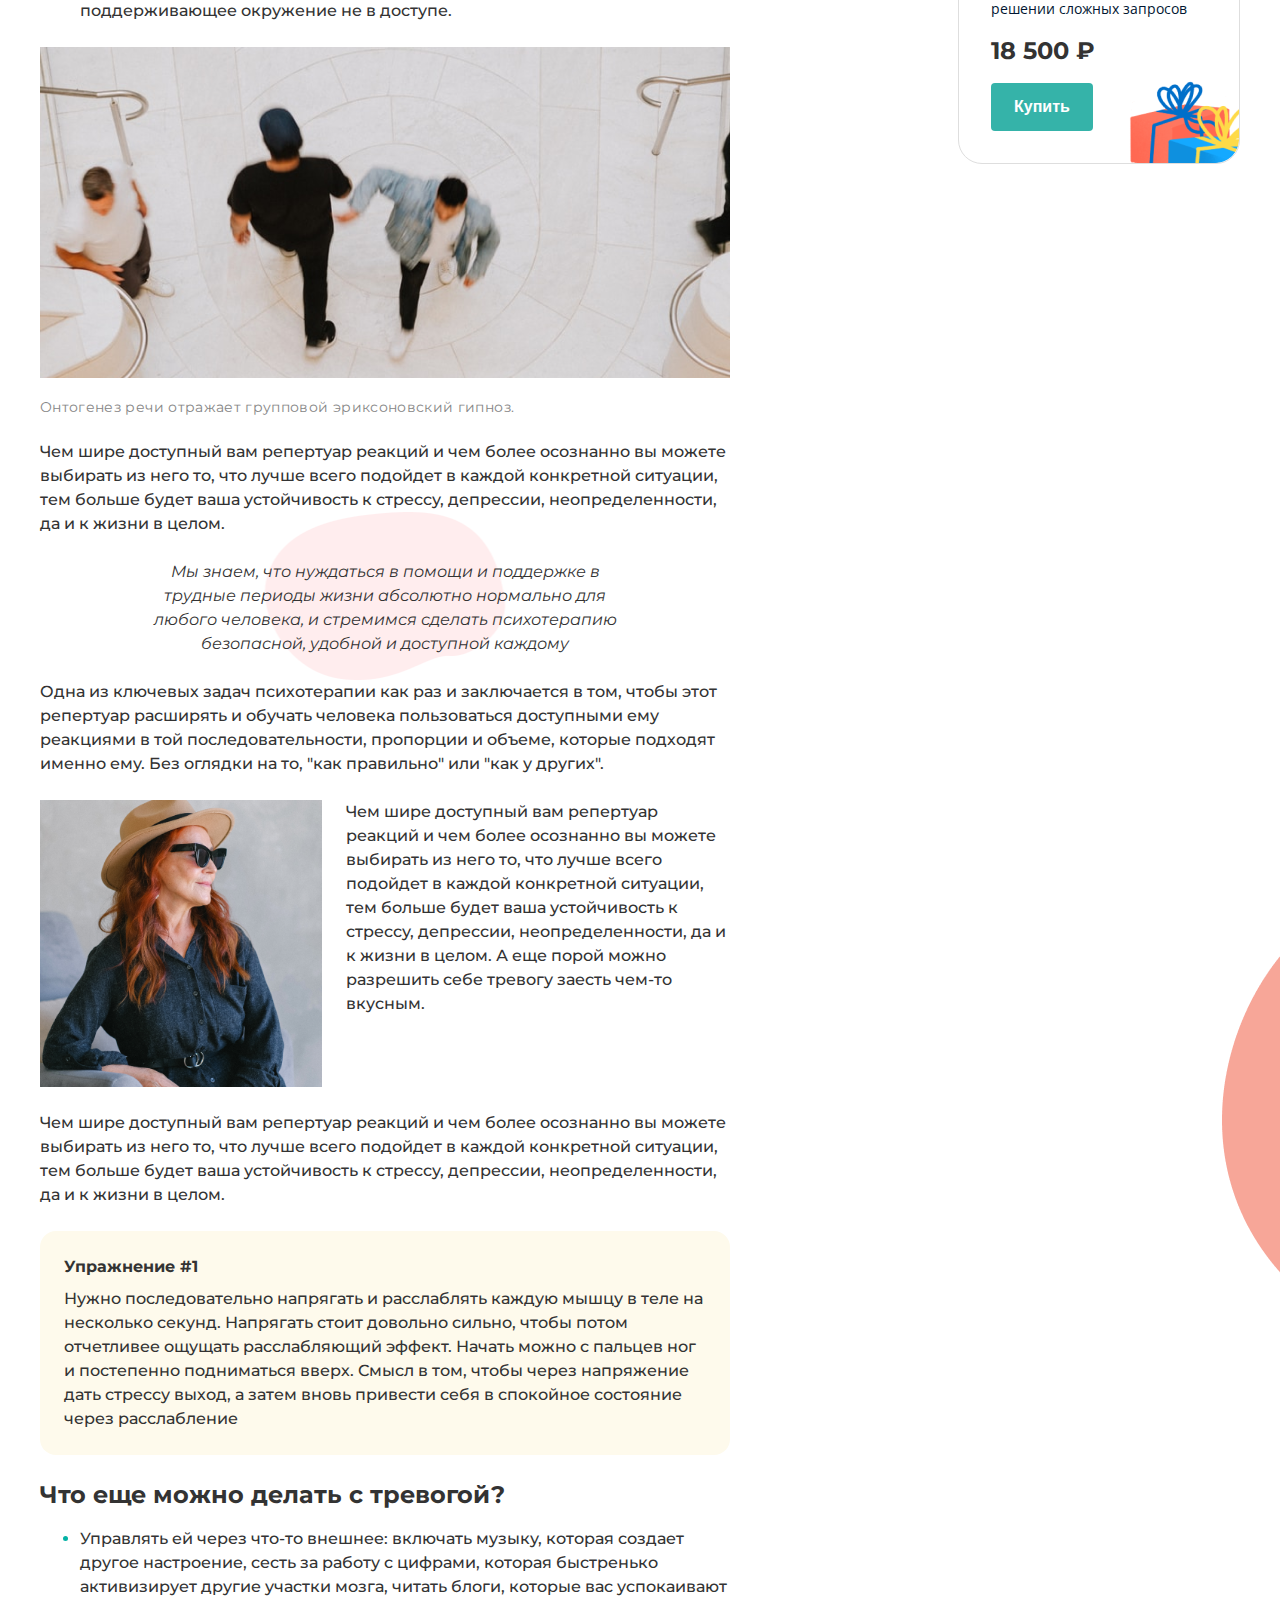
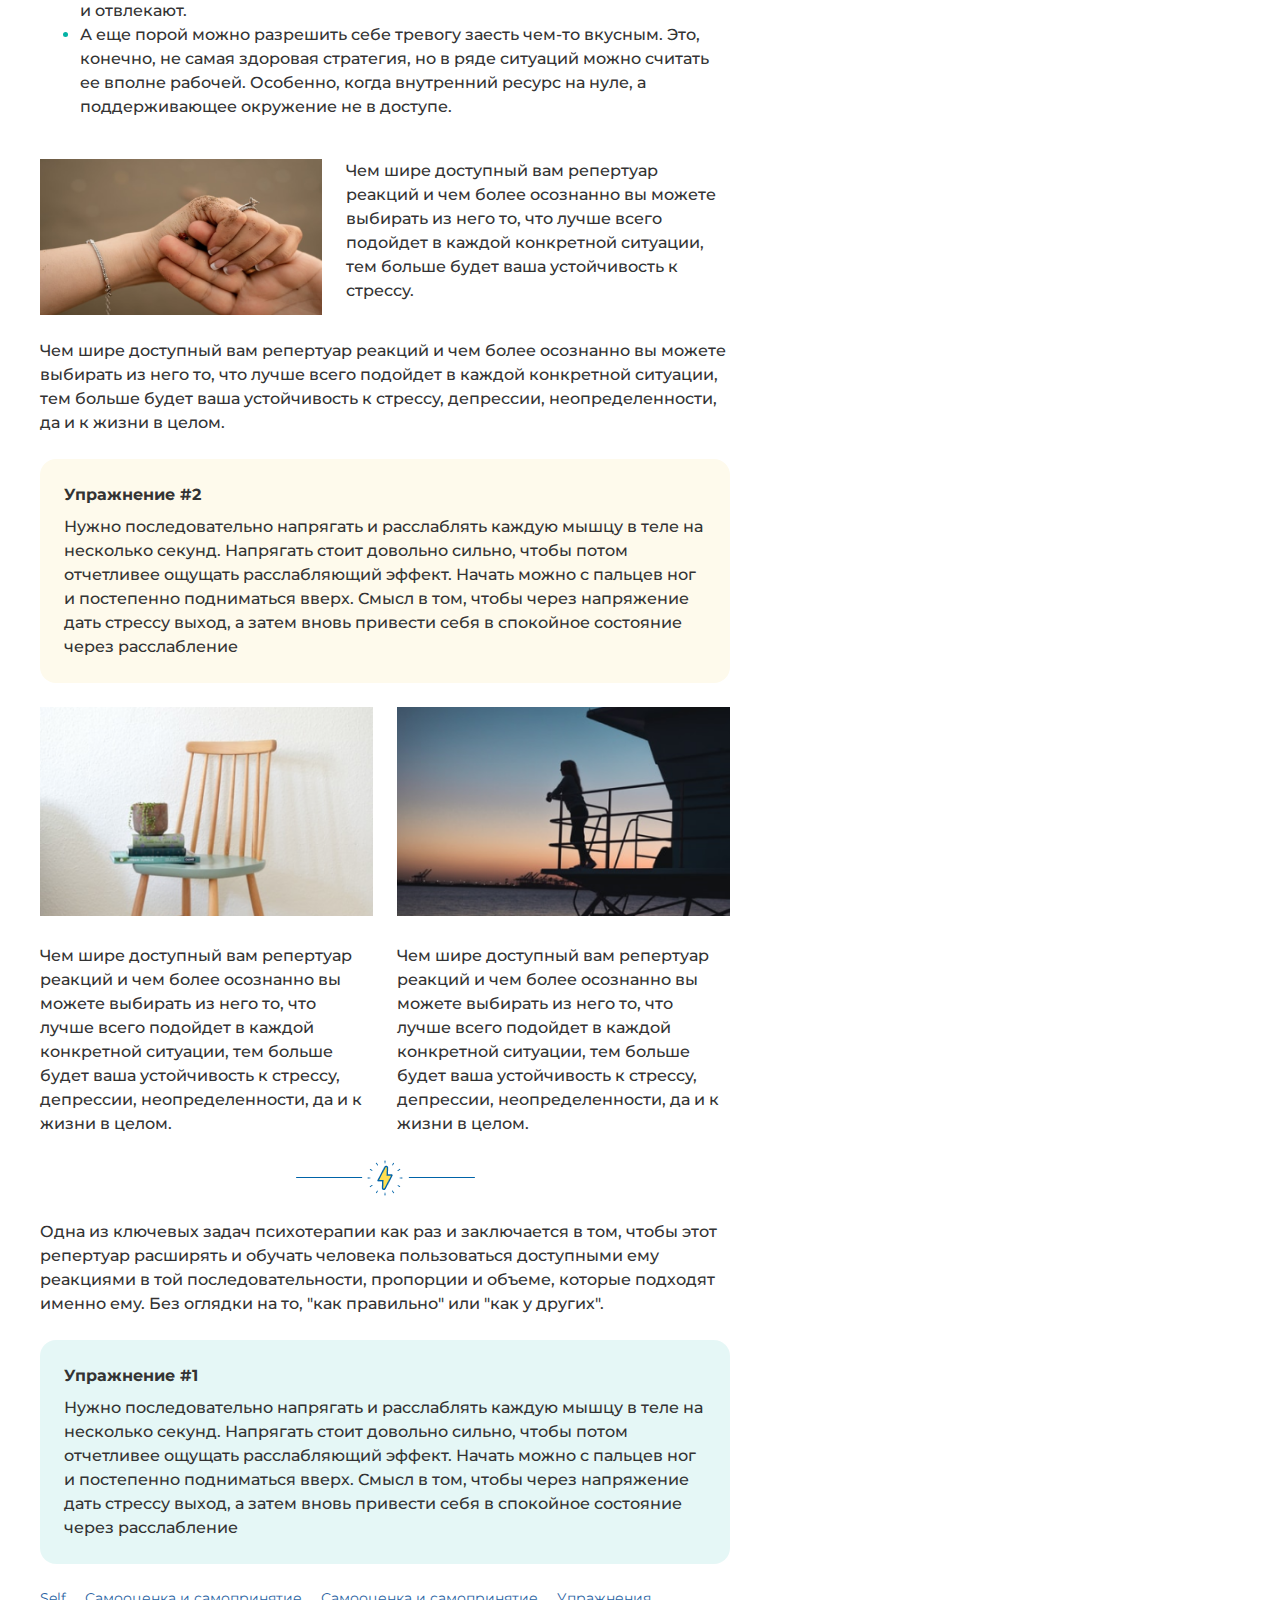
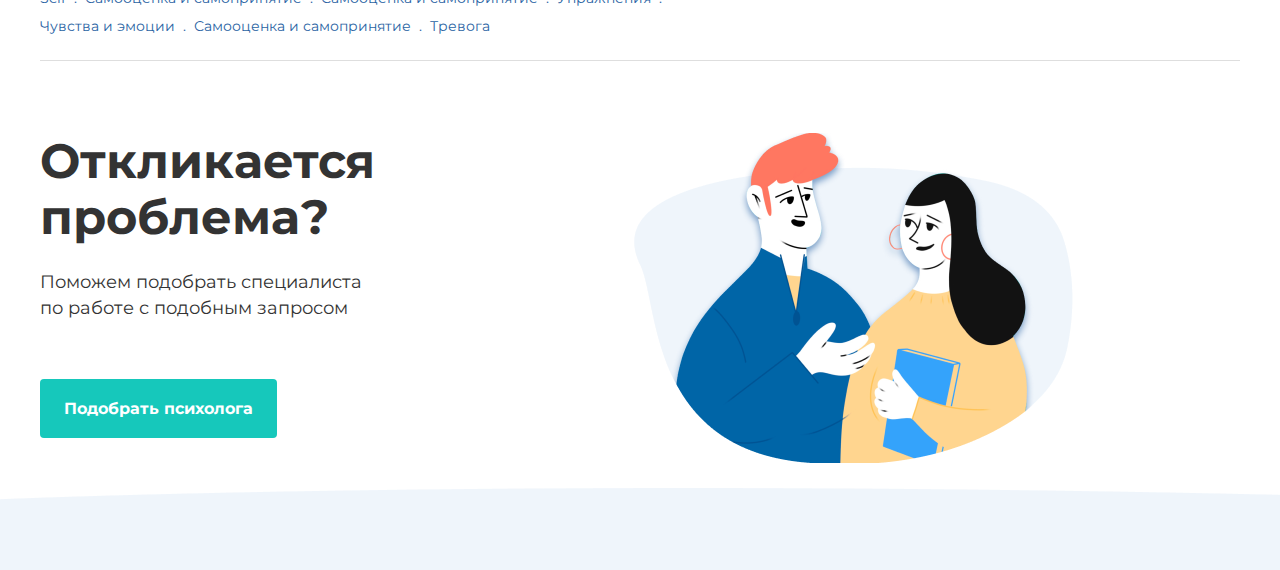
==== commit 3eeac86a: "enabling 414 px and 320px resolutions" ====
--- a/article/article1.html
+++ b/article/article1.html
@@ -37,19 +37,33 @@
             <div class="button_head">
                 <a href="#">Подобрать психолога</a>
             </div>
+            <div class="menu_mini">
+                <img src="../img/button/button_menu.png" alt="menu" id="menu_mini">
+                <ul class="menu_mini_a">
+                    <li><a href="#">О нас</a></li>
+                    <li><a href="#">Тарифы</a></li>
+                    <li><a href="#">Для бизнеса</a></li>
+                    <li><a href="#">Психологам</a></li>
+                    <li><a href="#">септификат</a></li>
+                    <li><a href="#">Материалы</a></li>
+                    <li><a href="#">FAQ</a></li>
+                </ul>
+            </div>
         </div>
     </div>
 
 </header>
 <main>
-    <div class="wrapper">
+    <div class="main_wrapper">
         <article>
             <div class="way">
                 <a href="#" class="way_blog">Главная</a>
                 <img src="../img/arrow/right.png" alt="arrow right">
                 <a href="../index.html" class="way_blog">Блог</a>
                 <img src="../img/arrow/right.png" alt="arrow right">
-                <p class="way_blog">Как не утонуть в тревоге и управлять своими страхами</p>
+                <p class="way_blog" id="dis">Как не утонуть в тревоге и управлять своими страхами</p>
+                <p id="r414" class="way_blog">Как не утонуть в тревоге и управ...</p>
+                <p id="r320" class="way_blog">Как не утонуть в тр...</p>
             </div>
             <h1>Как не утонуть в тревоге и управлять своими страхами</h1>
             <div class="author">
@@ -60,12 +74,12 @@
             <p>Self</p>
             </div>
             <div class="block">
-            <img src="../img/article/main_foto/1.png" alt="photo of a girl in the water" class="foto">
-            </div>
+                <img src="../img/article/main_foto/1.png" alt="photo of a girl in the water" class="foto">
+                </div>
             <div class="block">
                 <h5>Содержание</h5>
                 <ul class="content">
-                    <li><a href="#">Как понять, что отношения с мамой были дисфункциональными <br>и привели к травме?</a></li>
+                    <li><a href="#">Как понять, что отношения с мамой были дисфункциональными и привели к травме?</a></li>
                     <li>    <a href="#">Мама привет!</a></li>
                     <li>        <a href="#">Под под заголовок под заголовком</a></li>
                     <li>            <a href="#">Под под под заголовок под заголовком</a></li>
@@ -83,6 +97,7 @@
             <div class="cit">
                 <p>Мы знаем, что нуждаться в помощи и поддержке в трудные периоды жизни абсолютно нормально для любого человека, и стремимся сделать психотерапию безопасной, удобной и доступной каждому</p>
                 <h5>Ана Крымская</h5>
+                <img src="../img/article/fon/cit.png" alt="quotation marks" class="quotation_marks">
             </div>
             <div class="block">
                 <h3>Что еще можно делать с тревогой?</h3>
@@ -187,15 +202,15 @@
                 <img src="../img/article/fon/gift.png" alt="gift">
             </div>
             <div class="block_s4">
-
-                <div class="hea">
-                    <h3>8</h3>
-                    <h4>Видео сессий</h4>
-                </div>
-                <p>Проработать небольшие проблемы и продвинуться в решении сложных запросов</p>
-                <p>18 500 ₽ </p>
-                <button>Купить</button>
-
+                <div class="block_s4_cont">
+                    <div class="hea">
+                        <h3>8</h3>
+                        <h4>Видео сессий</h4>
+                    </div>
+                    <p>Проработать небольшие проблемы и продвинуться в решении сложных запросов</p>
+                    <p>18 500 ₽ </p>
+                    <button>Купить</button>
+                </div>
             </div>
         </aside>
     </div>
--- a/css/article.css
+++ b/css/article.css
@@ -5,7 +5,7 @@
 }
 /* header */
 header {
-    display: flex;
+    box-sizing: border-box;
     border: 1px solid #EFF5FB;
     background: #FFFFFF;
     margin-bottom: 16px;
@@ -15,8 +15,6 @@
     z-index: 1;
 }
 .wrapper {
-    display: flex;
-    justify-content: space-between;
     max-width: 1200px;
     margin: 0 auto;
 }
@@ -25,11 +23,32 @@
         max-width: 960px;
     }
 }
+@media screen and (max-width: 768px) {
+    .wrapper {
+        max-width: 728px;
+    }
+}
+@media screen and (max-width: 414px) {
+    .wrapper {
+        max-width: 374px;
+    }
+}
+@media screen and (max-width: 320px) {
+    .wrapper {
+        max-width: 288px;
+    }
+}
 .head_menu {
-    display: flex;
-    /*flex-wrap: wrap;*/
+    position: relative;
+    display: flex;
+    flex-wrap: wrap;
     align-items: center;
     padding: 20px 0;
+}
+@media screen and (max-width: 768px) {
+    .head_menu {
+        justify-content: space-between;
+    }
 }
 .menu a {
     margin-left: 0;
@@ -51,6 +70,53 @@
 .menu a:hover, .menu a:focus, .menu a:active {
     opacity: 70%;
 }
+.menu_mini {
+    position: relative;
+}
+.menu_mini:active ul, .menu_mini:hover ul {
+    display: flex;
+}
+.menu_mini ul {
+    position: absolute;
+    right: 0;
+    display: none;
+    flex-direction: column;
+    width: 200px;
+    height: 160px;
+    background: #DEDEDE;
+    padding: 10px;
+}
+.menu_mini li {
+    margin: 2px;
+    list-style-type: none;
+    background: darkgray;
+    border-radius: 5px;
+}
+.menu_mini li:active, .menu_mini li:hover {
+    background: wheat;
+}
+.menu_mini a {
+    font-weight: 500;
+    font-size: 14px;
+    line-height: 114%;
+    text-decoration: none;
+    color: black;
+    padding: 10px 5px;
+    margin: 2px;
+}
+@media screen and (min-width: 769px) {
+    .menu_mini {
+        display: none;
+    }
+}
+@media screen and (max-width: 768px) {
+    .menu {
+        display: none;
+    }
+    .menu a {
+        display: none;
+    }
+}
 .menu a:last-child {
     margin-right: 164px;
 }
@@ -82,12 +148,46 @@
     border-radius: 4px;
     text-decoration: none;
 }
-
+@media screen and (max-width: 768px) {
+    .button_head a {
+        display: none;
+    }
+}
 .button_head a:hover, .button_head a:focus, .button_head a:active {
     color: #333333;
     background: #2963A3;
 }
 /* header */
+main {
+    width: 100vw;
+}
+.main_wrapper {
+    display: flex;
+    justify-content: space-between;
+    max-width: 1200px;
+    margin: 0 auto;
+}
+@media screen and (max-width: 1024px) {
+    .main_wrapper {
+        max-width: 960px;
+    }
+}
+@media screen and (max-width: 768px) {
+    .main_wrapper {
+        max-width: 728px;
+        display: block;
+    }
+}
+@media screen and (max-width: 414px) {
+    .main_wrapper {
+        max-width: 374px;
+    }
+}
+@media screen and (max-width: 320px) {
+    .main_wrapper {
+        max-width: 288px;
+    }
+}
 main {
     position: relative;
 }
@@ -97,6 +197,11 @@
     left: 1222px;
     z-index: -1;
 }
+@media screen and (max-width: 1024px) {
+    #orange2 {
+        display: none;
+    }
+}
 article {
     max-width: 690px;
 }
@@ -105,7 +210,21 @@
         max-width: 714px;
     }
 }
-
+@media screen and (max-width: 768px) {
+    article {
+        max-width: 728px;
+    }
+}
+@media screen and (max-width: 414px) {
+    article {
+        max-width: 374px;
+    }
+}
+@media screen and (max-width: 320px) {
+    article {
+        max-width: 288px;
+    }
+}
 .way {
     display: flex;
     align-items: center;
@@ -114,6 +233,36 @@
     margin-bottom: 54px;
 
 }
+@media screen and (min-width: 415px) {
+    #r414 {
+        display: none;
+    }
+    #r320 {
+        display: none;
+    }
+}
+@media screen and (max-width: 414px) and (min-width: 321px) {
+    #dis {
+        display: none;
+    }
+    #r414 {
+        display: initial;
+    }
+    #r320 {
+        display: none;
+    }
+}
+@media screen and (max-width: 320px) {
+    #dis {
+        display: none;
+    }
+    #r414 {
+        display: none;
+    }
+    #r320 {
+        display: initial;
+    }
+}
 .way_blog {
     margin: 0;
     text-decoration: none;
@@ -128,12 +277,26 @@
     margin-left: 10px;
     margin-right: 13px;
 }
-.main_wrapper h1 {
+article h1 {
     margin: 0;
     font-weight: 700;
     font-size: 48px;
     line-height: 56px;
     color: #333333;
+}
+@media screen and (max-width: 414px) {
+    article h1 {
+        font-weight: 700;
+        font-size: 32px;
+        line-height: 40px;
+    }
+}
+@media screen and (max-width: 320px) {
+    article h1 {
+        font-weight: 700;
+        font-size: 24px;
+        line-height: 32px;
+    }
 }
 .author {
     display: flex;
@@ -200,7 +363,7 @@
     }
 }
 .content li {
-    white-space: pre;
+    white-space: pre-wrap;
     list-style-type: none;
 }
 @media screen and (max-width: 1024px) {
@@ -229,12 +392,28 @@
     color: #333333;
 }
 .cit {
+    position: relative;
     padding: 24px;
     background: #F3F7FE;
     border-radius: 16px;
     margin-bottom: 24px;
     margin-top: 16px;
 }
+@media screen and (min-width: 769px) {
+    .cit .quotation_marks {
+        position: absolute;
+        top: 24px;
+        left: 24px;
+    }
+}
+@media screen and (max-width: 768px) {
+    .cit .quotation_marks {
+        position: absolute;
+        top: 16px;
+        left: 16px;
+    }
+}
+
 .cit p {
     margin: 0 0 8px 0;
     font-style: italic;
@@ -252,12 +431,19 @@
 
     color: #333333;
 }
-/*.foto {
-    min-width: 690px;
-}*/
-@media screen and (max-width: 1024px) {
+@media screen and (max-width: 1024px) and (min-width: 415px) {
     .foto {
         min-width: 714px;
+    }
+}
+@media screen and (max-width: 414px) and (min-width: 321px) {
+    .foto {
+        max-width: 374px;
+    }
+}
+@media screen and (max-width: 320px) {
+    .foto {
+        max-width: 288px;
     }
 }
 .foto p {
@@ -286,7 +472,7 @@
 }
 .last_cit p {
     max-width: 485px;
-    margin: 24px 0 48px 0;
+    margin: 24px 0 0 0;
     font-style: italic;
     font-weight: 400;
     font-size: 16px;
@@ -296,7 +482,11 @@
 }
 .last_cit img {
     position: absolute;
-    left: 226px;
+    left: 50%;
+    top: 50%;
+    transform: translate(-50%, -50%);
+
+
     z-index: -1;
 }
 .last .only_text {
@@ -305,24 +495,90 @@
 .colums {
     display: flex;
 }
-.colums img {
-    margin-right: 24px;
+@media screen and (max-width: 414px) {
+    .colums {
+        display: block;
+    }
+}
+@media screen and (min-width: 769px) {
+    .colums img {
+        max-width: 282px;
+        margin-right: 24px;
+    }
+}
+@media screen and (max-width: 768px) and (min-width: 415px) {
+    .colums img {
+        max-width: 294px;
+        margin-right: 24px;
+    }
+}
+
+@media screen and (max-width: 414px) {
+    .colums img {
+        margin: 0 0 16px 0;
+        max-width: 374px;
+        max-height: 380px;
+    }
+}
+@media screen and (max-width: 320px) {
+    .colums img {
+        margin: 0 0 16px 0;
+        max-width: 288px;
+        max-height: 380px;
+    }
 }
 .colum2 {
     display: flex;
     justify-content: space-between;
     /*margin-bottom: 24px;*/
 }
-.colums2_1 {
-    display: block;
-    max-width: 333px;
-}
-.colums2_1 img {
-    margin-bottom: 24px;
-}
-@media screen and (max-width: 1024px) {
+@media screen and (max-width: 414px) {
+    .colum2 {
+        display: block;
+    }
+}
+@media screen and (min-width: 769px) {
+    .colums2_1 {
+        display: block;
+        max-width: 333px;
+        margin-bottom: 24px;
+    }
+}
+@media screen and (max-width: 768px) {
+    .colums2_1 {
+        max-width: 356px;
+        margin-bottom: 24px;
+    }
     .colums2_1 img {
-        width: 345px;
+        max-width: 356px;
+    }
+}
+@media screen and (min-width: 1025px) {
+    .colums2_1 img {
+        margin-bottom: 24px;
+        max-width: 333px;
+    }
+}
+
+@media screen and (max-width: 1024px) and (min-width: 769px) {
+    .colums2_1 img {
+        max-width: 345px;
+    }
+}
+@media screen and (max-width: 320px) {
+    .colums2_1 img {
+        max-width: 288px;
+        max-height: 235px;
+    }
+}
+@media screen and (max-width: 414px) {
+    .colums2_1 {
+        max-width: 374px;
+    }
+}
+@media screen and (max-width: 320px) {
+    .colums2_1 {
+        max-width: 288px;
     }
 }
 .rose {
@@ -335,7 +591,7 @@
 }
 #separ {
     max-width: 179px;
-    margin: 24px auto;
+    margin: 0 auto 24px auto;
 }
 .grey {
     padding: 24px;
@@ -347,6 +603,11 @@
         margin-bottom: 242px;
     }
 }
+@media screen and (max-width: 768px) {
+    .last .grey {
+        margin-bottom: 0;
+    }
+}
 .navig {
     margin: 0;
     padding: 0;
@@ -387,12 +648,31 @@
     }
 }
 /* aside */
-aside {
-    width: 282px;
-}
-@media screen and (max-width: 1024px) {
+@media screen and (min-width: 1025px) {
+    aside {
+        max-width: 282px;
+    }
+}
+
+@media screen and (max-width: 1024px) and (min-width: 769px) {
     aside {
         max-width: 222px;
+    }
+}
+@media screen and (max-width: 768px) and (min-width: 415px) {
+    aside {
+        max-width: 728px;
+        margin-bottom: 144px;
+    }
+    .main_wrapper aside {
+        display: flex;
+        flex-direction: row;
+        justify-content: space-between;
+    }
+}
+@media screen and (max-width: 414px) {
+    aside {
+        display: block;
     }
 }
 .block_s1 {
@@ -405,6 +685,24 @@
     padding: 24px 20px;
     border-radius: 16px;
 }
+@media screen and (max-width: 768px) and (min-width: 415px) {
+    .block_s1 {
+        margin: 0 0 176px 0;
+        max-width: 308px;
+    }
+}
+@media screen and (max-width: 414px) and (min-width: 321px) {
+    .block_s1 {
+        margin: 56px 0 24px 0;
+        max-width: 374px;
+    }
+}
+@media screen and (max-width: 320px) {
+    .block_s1 {
+        margin-top: 16px;
+        max-width: 288px;
+    }
+}
 .text_s {
     display: flex;
     flex-direction: column;
@@ -413,6 +711,11 @@
 .text_s img {
     min-width: 181px;
     min-height: 181px;
+}
+@media screen and (max-width: 414px) {
+    .text_s img {
+        margin: 0 26px 27px 26px;
+    }
 }
 .text_s p:first-of-type {
     margin: 27px 0 11px 0;
@@ -453,7 +756,7 @@
 }
 @media screen and (max-width: 1024px) {
     .detailed {
-        padding: 12px 41.5px;
+        padding: 12px 41px;
     }
 }
 .detailed:hover, .detailed:focus, .detailed:active {
@@ -471,6 +774,14 @@
     background: #FFFFFF;
     border: 1px solid #DEDEDE;
     border-radius: 16px;
+}
+@media screen and (max-width: 768px) and (min-width: 415px) {
+    .block_s2 {
+        display: none;
+    }
+    .block_s3 {
+        display: none;
+    }
 }
 .block_s2 a:nth-of-type(-n+2) {
     margin: 0;
@@ -568,13 +879,26 @@
 .block_s3 {
     margin-bottom: 42px;
 }
-@media screen and (max-width: 1024px) {
+.block_s3 img {
+    max-width: 282px;
+}
+@media screen and (max-width: 1024px) and (min-width: 415px) {
     .block_s3 {
         margin-bottom: 24px;
     }
     .block_s3 img {
         max-width: 222px;
         min-height: 292px;
+    }
+}
+@media screen and (max-width: 414px) and (min-width: 321px) {
+    .block_s3 img {
+        max-width: 374px;
+    }
+}
+@media screen and (max-width: 320px) {
+    .block_s3 img {
+        max-width: 288px;
     }
 }
 .block_s4 {
@@ -586,6 +910,20 @@
     background-repeat: no-repeat;
     background-position: bottom right, 0 0;
 }
+@media screen and (max-width: 768px) {
+    .block_s4 {
+        max-width: 355px;
+        max-height: 268px;
+        /*position: absolute;
+        right: 0;
+        top: 0;*/
+        padding: 24px;
+    }
+    .block_s4_cont {
+        max-width: 307px;
+        max-height: 220px;
+    }
+}
 .hea {
     display: flex;
     align-items: flex-end;
